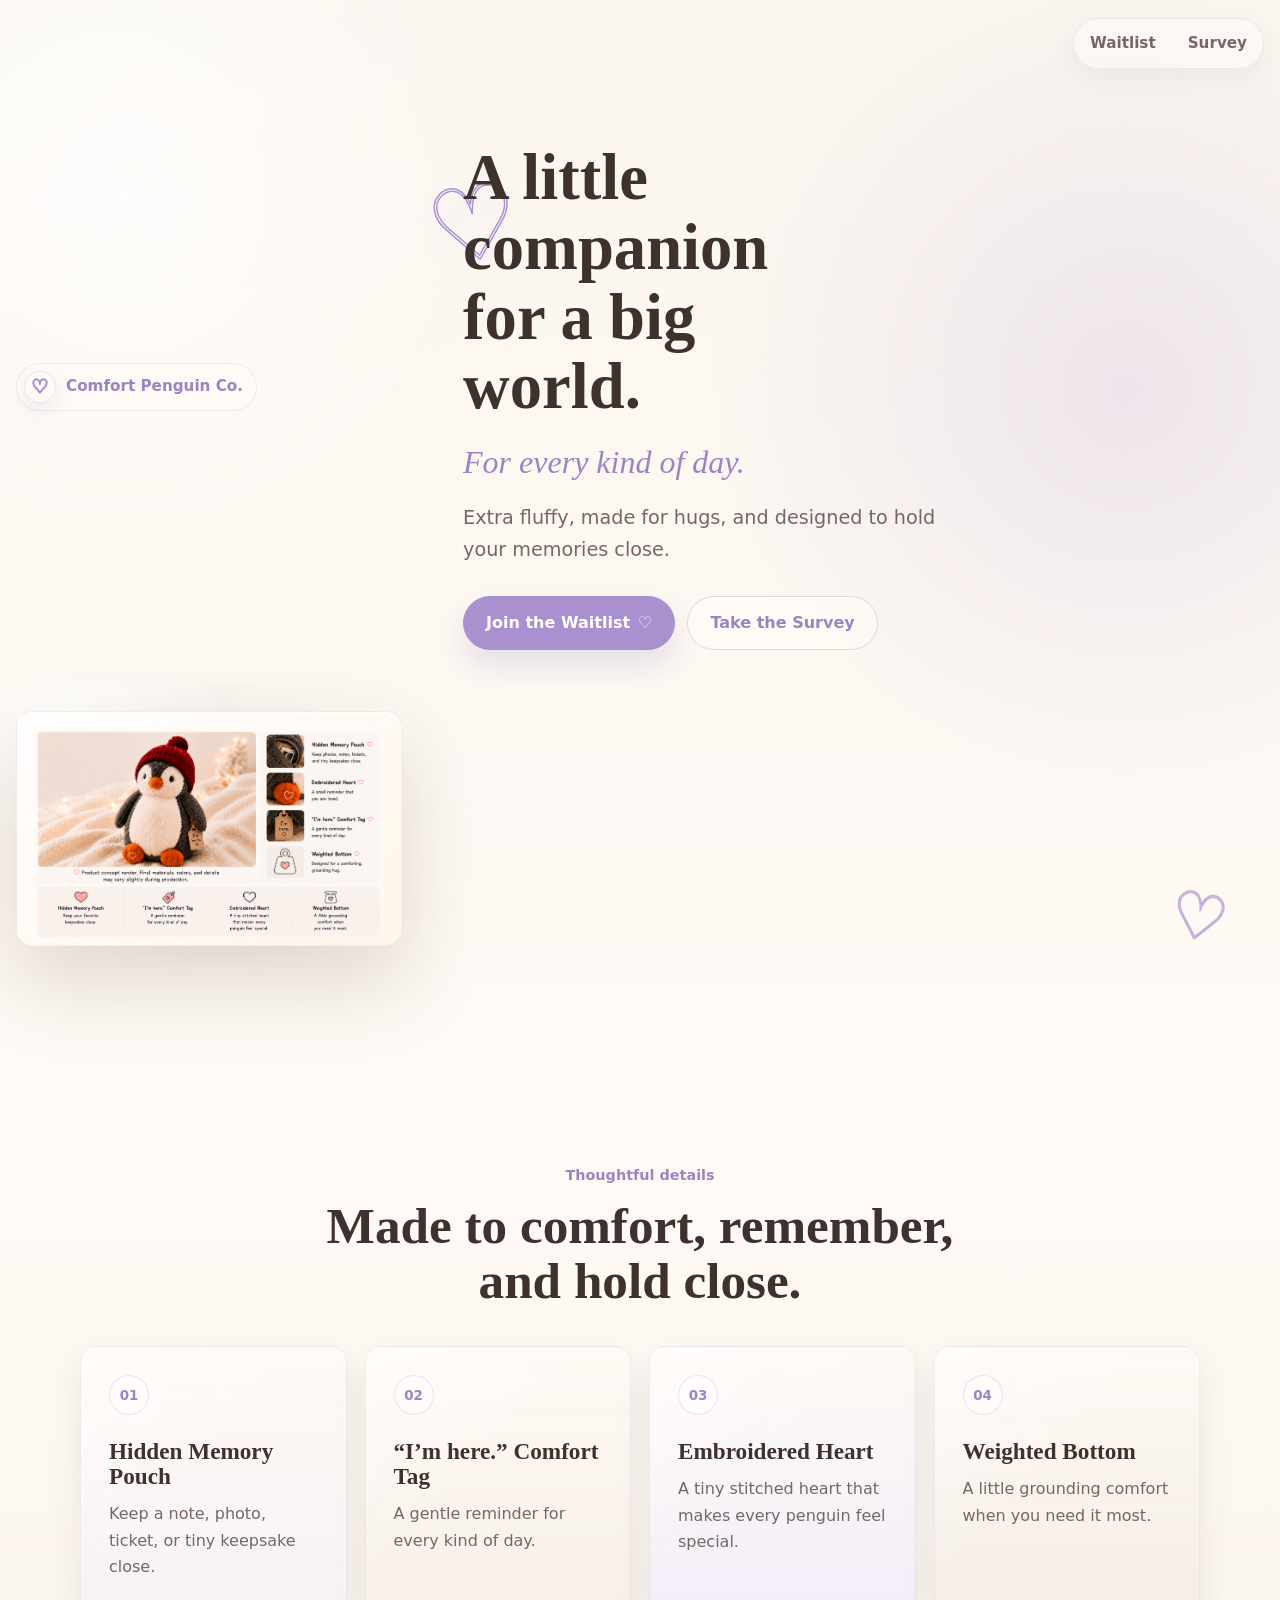
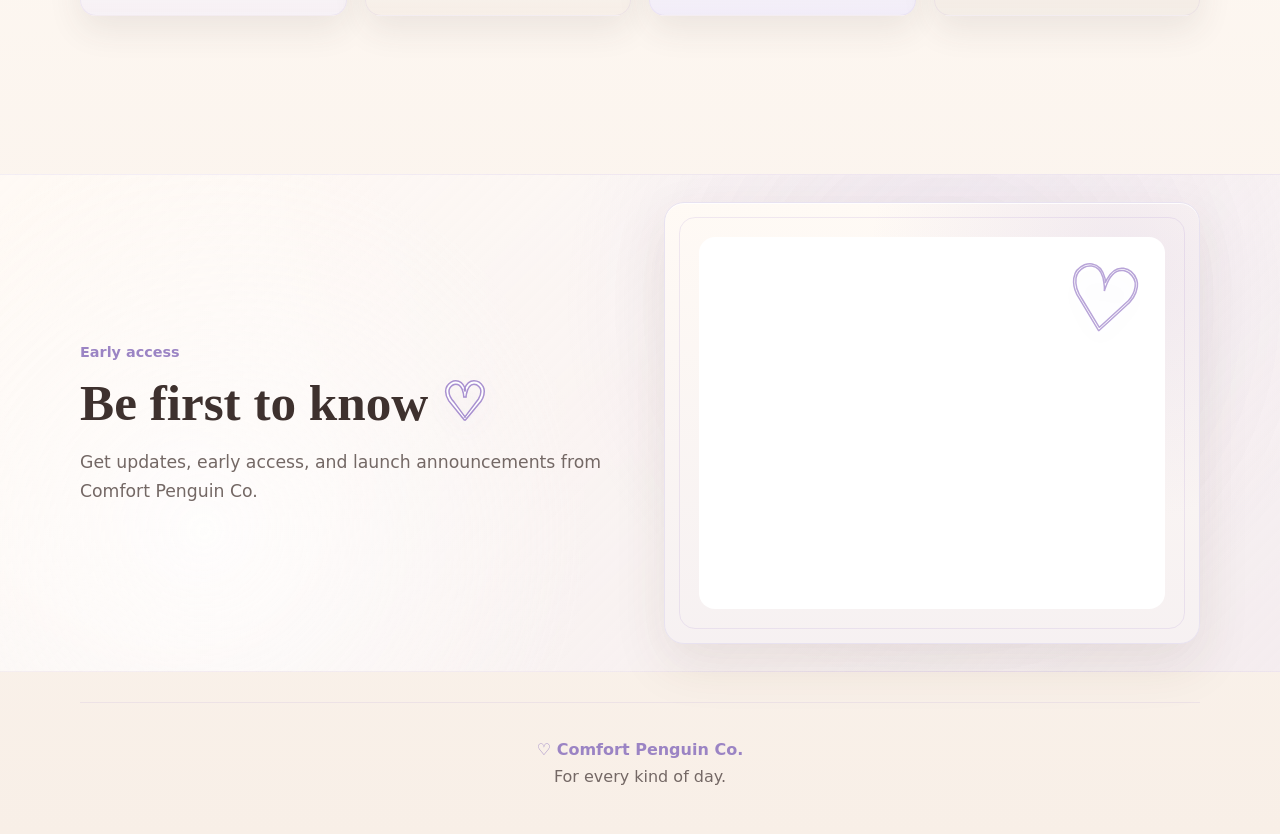
==== index.html @ 60c78c4e "Retrigger Pages for raised badge Refresh the stylesheet version to publish the raised Comfort Pengui" ====
<!doctype html>
<html lang="en">
  <head>
    <meta charset="utf-8">
    <meta name="viewport" content="width=device-width, initial-scale=1">
    <title>Comfort Penguin Co. | For every kind of day.</title>
    <meta
      name="description"
      content="Comfort Penguin Co. makes an extra fluffy penguin companion designed for hugs, keepsakes, and every kind of day."
    >
    <link rel="stylesheet" href="css/styles.css?v=20260705-05">
  </head>
  <body>
    <header class="site-header site-header--nav-only" aria-label="Site header">
      <nav class="header-actions" aria-label="Primary navigation">
        <a class="nav-link" href="#waitlist">Waitlist</a>
        <a class="nav-link" href="survey.html">Survey</a>
      </nav>
    </header>

    <main>
      <section class="hero" aria-labelledby="hero-title">
        <p class="brand-line hero-brand">
          <span class="heart-mark heart-mark--cream" aria-hidden="true">&#9825;</span>
          Comfort Penguin Co.
        </p>

        <div class="hero-copy">
          <h1 id="hero-title">A little companion for a big world.</h1>
          <p class="tagline">For every kind of day.</p>
          <p class="hero-text">
            Extra fluffy, made for hugs, and designed to hold your memories close.
          </p>
          <div class="hero-actions">
            <a class="button button--primary" href="#waitlist">
              Join the Waitlist <span aria-hidden="true">&#9825;</span>
            </a>
            <a class="button button--secondary" href="survey.html">Take the Survey</a>
          </div>
        </div>

        <figure class="product-showcase">
          <div class="product-frame">
            <img
              class="product-image"
              src="assets/images/comfort-penguin.png?v=20260705-02"
              data-fallback="assets/images/comfort-penguin-placeholder.svg"
              alt="Comfort Penguin plush with feature callouts"
            >
          </div>
        </figure>
      </section>

      <section class="features" aria-labelledby="features-title">
        <div class="section-heading">
          <p class="section-kicker">Thoughtful details</p>
          <h2 id="features-title">Made to comfort, remember, and hold close.</h2>
        </div>

        <div class="feature-grid">
          <article class="feature-card">
            <span class="feature-icon" aria-hidden="true">01</span>
            <h3>Hidden Memory Pouch</h3>
            <p>Keep a note, photo, ticket, or tiny keepsake close.</p>
          </article>
          <article class="feature-card">
            <span class="feature-icon" aria-hidden="true">02</span>
            <h3>&ldquo;I&rsquo;m here.&rdquo; Comfort Tag</h3>
            <p>A gentle reminder for every kind of day.</p>
          </article>
          <article class="feature-card">
            <span class="feature-icon" aria-hidden="true">03</span>
            <h3>Embroidered Heart</h3>
            <p>A tiny stitched heart that makes every penguin feel special.</p>
          </article>
          <article class="feature-card">
            <span class="feature-icon" aria-hidden="true">04</span>
            <h3>Weighted Bottom</h3>
            <p>A little grounding comfort when you need it most.</p>
          </article>
        </div>
      </section>

      <section class="waitlist-section" id="waitlist" aria-labelledby="waitlist-title">
        <div class="waitlist-copy">
          <p class="section-kicker">Early access</p>
          <h2 id="waitlist-title">Be first to know <span class="inline-heart" aria-hidden="true">&#9825;</span></h2>
          <p>Get updates, early access, and launch announcements from Comfort Penguin Co.</p>
        </div>

        <div class="embed-card embed-card--waitlist" aria-label="Comfort Penguin Co. waitlist form">
          <div data-formspace="https://overcrowded-plasma-653.forms.space/comfort-penguin-co-waitlist-yiz1vq"></div>
        </div>
      </section>
    </main>

    <footer class="site-footer">
      <p><span aria-hidden="true">&#9825;</span> Comfort Penguin Co.</p>
      <p>For every kind of day.</p>
    </footer>

    <script src="js/confetti.js?v=20260704-22"></script>
    <script src="js/penguins.js?v=20260704-22"></script>
    <script src="js/main.js?v=20260704-22"></script>
    <script src="https://formspace.com/embed.js" defer crossorigin></script>
  </body>
</html>
---- css/styles.css ----
:root {
  --cream: #fbf6ef;
  --cream-deep: #eee3d7;
  --ivory: #fffaf5;
  --lavender: #a991d0;
  --lavender-dark: #9b84c4;
  --lavender-light: #eee8f7;
  --text: #3e312e;
  --muted: #746865;
  --line: #e8e2f0;
  --field-border: #d8d0e3;
  --input-border: #cbb8e6;
  --placeholder: #9a8f9f;
  --paper: var(--ivory);
  --paper-warm: #f8efe8;
  --ink: var(--text);
  --sage: #9a9587;
  --shadow: 0 26px 70px rgba(66, 55, 50, 0.13);
  --soft-shadow: 0 14px 34px rgba(66, 55, 50, 0.09);
  --radius: 16px;
  --max-width: 1120px;
  --hero-width: 1480px;
}

* {
  box-sizing: border-box;
}

html {
  overflow-x: hidden;
  scroll-behavior: smooth;
}

body {
  overflow-x: hidden;
  margin: 0;
  background:
    radial-gradient(circle at 10% 8%, rgba(255, 255, 255, 0.72), transparent 22rem),
    radial-gradient(circle at 88% 16%, rgba(169, 145, 208, 0.18), transparent 26rem),
    linear-gradient(180deg, var(--cream) 0%, var(--ivory) 48%, #f8efe7 100%);
  color: var(--ink);
  font-family: ui-sans-serif, system-ui, -apple-system, BlinkMacSystemFont, "Segoe UI", sans-serif;
  font-size: 16px;
  line-height: 1.65;
}

body::before {
  position: fixed;
  inset: 0;
  z-index: -1;
  background-image:
    linear-gradient(115deg, rgba(255, 255, 255, 0.52), transparent 36%),
    linear-gradient(rgba(169, 145, 208, 0.024) 1px, transparent 1px),
    linear-gradient(90deg, rgba(169, 145, 208, 0.018) 1px, transparent 1px);
  background-size: auto, 56px 56px, 56px 56px;
  content: "";
  mask-image: linear-gradient(to bottom, rgba(0, 0, 0, 0.5), transparent 72%);
  pointer-events: none;
}

a {
  color: inherit;
}

img {
  display: block;
  max-width: 100%;
}

.site-header {
  display: flex;
  align-items: center;
  justify-content: space-between;
  width: min(calc(100% - 32px), var(--hero-width));
  margin: 0 auto;
  padding: 18px 0 10px;
}

.site-header--nav-only {
  justify-content: flex-end;
}

.brand-mark,
.brand-line {
  display: inline-flex;
  align-items: center;
  gap: 10px;
  color: var(--lavender-dark);
  font-weight: 750;
  letter-spacing: 0;
  text-decoration: none;
}

.brand-mark {
  border: 1px solid rgba(169, 145, 208, 0.16);
  border-radius: 999px;
  background: rgba(255, 250, 245, 0.64);
  box-shadow: 0 8px 24px rgba(74, 46, 31, 0.06);
  padding: 7px 12px 7px 7px;
}

.brand-line {
  width: fit-content;
  margin: 0 0 20px;
  border: 1px solid rgba(169, 145, 208, 0.16);
  border-radius: 999px;
  background: rgba(255, 250, 245, 0.72);
  font-size: 0.95rem;
  padding: 7px 13px 7px 7px;
}

.heart-mark {
  display: inline-grid;
  width: 32px;
  height: 32px;
  place-items: center;
  border-radius: 999px;
  border: 1px solid var(--line);
  background: rgba(255, 250, 245, 0.86);
  color: #ffffff;
  font-size: 1.2rem;
  line-height: 1;
  -webkit-text-stroke: 1.5px var(--lavender);
  box-shadow:
    inset 0 0 0 1px rgba(255, 255, 255, 0.74),
    0 8px 18px rgba(155, 132, 196, 0.14);
}

.heart-mark--cream {
  background: rgba(255, 250, 245, 0.9);
  color: #ffffff;
}

.header-actions {
  display: flex;
  border: 1px solid rgba(169, 145, 208, 0.16);
  border-radius: 999px;
  background: rgba(255, 250, 245, 0.68);
  gap: 8px;
  padding: 4px;
  box-shadow: 0 8px 24px rgba(74, 46, 31, 0.06);
}

.nav-link {
  border-radius: 999px;
  color: var(--muted);
  font-size: 0.95rem;
  font-weight: 700;
  padding: 8px 12px;
  text-decoration: none;
}

.nav-link:hover,
.nav-link:focus-visible {
  background: rgba(169, 145, 208, 0.1);
  color: var(--lavender-dark);
}

.hero {
  position: relative;
  display: grid;
  grid-template-columns: minmax(370px, 0.65fr) minmax(600px, 1.35fr);
  align-items: center;
  gap: clamp(34px, 4.8vw, 78px);
  width: min(calc(100% - 32px), var(--hero-width));
  min-height: calc(100vh - 82px);
  margin: 0 auto;
  padding: clamp(36px, 5vw, 66px) 0 clamp(58px, 7vw, 92px);
}

.hero::before,
.hero::after,
.waitlist-section::after {
  position: absolute;
  color: rgba(255, 255, 255, 0.88);
  content: "\2661";
  font-family: Georgia, "Times New Roman", serif;
  line-height: 1;
  pointer-events: none;
  -webkit-text-stroke: 1.5px var(--lavender);
  text-shadow: 0 12px 32px rgba(155, 132, 196, 0.14);
}

.hero::before {
  top: 10%;
  left: 33%;
  font-size: clamp(4rem, 8vw, 8.25rem);
  transform: rotate(-10deg);
}

.hero::after {
  right: 3%;
  bottom: 9%;
  font-size: clamp(2.4rem, 5vw, 5rem);
  opacity: 0.7;
  transform: rotate(12deg);
}

.hero-copy {
  position: relative;
  z-index: 1;
  max-width: 560px;
}

h1,
h2,
h3,
legend {
  color: var(--ink);
  font-family: Georgia, "Times New Roman", serif;
  font-weight: 700;
  letter-spacing: 0;
  line-height: 1.08;
}

h1 {
  max-width: 12ch;
  margin: 0;
  font-size: clamp(3.05rem, 5.05vw, 4.85rem);
}

.tagline {
  margin: 20px 0 0;
  color: var(--lavender-dark);
  font-family: Georgia, "Times New Roman", serif;
  font-size: clamp(1.45rem, 2.5vw, 2rem);
  font-style: italic;
  line-height: 1.25;
}

.hero-text {
  max-width: 31rem;
  margin: 20px 0 0;
  color: var(--muted);
  font-size: clamp(1.07rem, 1.6vw, 1.2rem);
}

.hero-actions,
.survey-actions {
  display: flex;
  flex-wrap: wrap;
  gap: 12px;
  margin-top: 30px;
}

.button {
  display: inline-flex;
  align-items: center;
  justify-content: center;
  min-height: 50px;
  border: 1px solid transparent;
  border-radius: 999px;
  cursor: pointer;
  font: inherit;
  font-weight: 800;
  gap: 8px;
  padding: 13px 22px;
  text-align: center;
  text-decoration: none;
  transition:
    transform 160ms ease,
    box-shadow 160ms ease,
    background-color 160ms ease,
    border-color 160ms ease;
}

.button:hover,
.button:focus-visible {
  transform: translateY(-1px);
}

.button--primary {
  border-color: var(--lavender);
  background: var(--lavender);
  box-shadow: 0 16px 30px rgba(155, 132, 196, 0.22);
  color: #ffffff;
}

.button--primary:hover,
.button--primary:focus-visible {
  border-color: var(--lavender-dark);
  background: var(--lavender-dark);
  box-shadow: 0 18px 30px rgba(155, 132, 196, 0.25);
}

.button--secondary {
  border-color: rgba(169, 145, 208, 0.34);
  background: rgba(255, 250, 245, 0.8);
  color: var(--lavender-dark);
}

.button--secondary:hover,
.button--secondary:focus-visible {
  border-color: rgba(169, 145, 208, 0.52);
  background: var(--paper);
}

.product-showcase {
  position: relative;
  margin: 0;
}

.product-showcase::before {
  position: absolute;
  inset: -28px -18px -18px;
  z-index: -1;
  border-radius: var(--radius);
  background:
    radial-gradient(circle at 52% 52%, rgba(169, 145, 208, 0.15), transparent 62%),
    radial-gradient(circle at 18% 10%, rgba(255, 255, 255, 0.72), transparent 38%);
  content: "";
  filter: blur(4px);
}

.product-frame {
  display: grid;
  aspect-ratio: 1714 / 1044;
  min-height: 0;
  place-items: center;
  border: 1px solid rgba(169, 145, 208, 0.14);
  border-radius: var(--radius);
  background:
    linear-gradient(145deg, rgba(255, 255, 255, 0.86), rgba(255, 244, 230, 0.78)),
    var(--paper);
  box-shadow:
    0 34px 84px rgba(74, 46, 31, 0.17),
    0 2px 0 rgba(255, 255, 255, 0.82) inset;
  overflow: hidden;
  padding: clamp(8px, 1.5vw, 18px);
}

.product-image {
  width: 100%;
  max-height: 100%;
  object-fit: contain;
}

.product-showcase figcaption {
  max-width: 36rem;
  margin: 18px auto 0;
  color: var(--muted);
  font-size: 0.95rem;
  text-align: center;
}

.features,
.waitlist-section,
.survey-main {
  width: min(calc(100% - 32px), var(--max-width));
  margin: 0 auto;
}

.features {
  position: relative;
  padding: clamp(78px, 10vw, 136px) 0;
}

.section-heading {
  max-width: 680px;
  margin: 0 auto 38px;
  text-align: center;
}

.section-kicker {
  margin: 0 0 10px;
  color: var(--lavender-dark);
  font-size: 0.9rem;
  font-weight: 850;
  letter-spacing: 0;
}

h2 {
  margin: 0;
  font-size: clamp(2rem, 4vw, 3.35rem);
}

.inline-heart {
  color: #ffffff;
  -webkit-text-stroke: 1.5px var(--lavender);
  text-shadow:
    0 1px 0 rgba(155, 132, 196, 0.24),
    0 10px 22px rgba(155, 132, 196, 0.12);
}

.feature-grid {
  display: grid;
  grid-template-columns: repeat(4, minmax(0, 1fr));
  gap: 18px;
}

.feature-card {
  position: relative;
  min-height: 270px;
  border: 1px solid rgba(169, 145, 208, 0.13);
  border-radius: var(--radius);
  background:
    linear-gradient(180deg, rgba(255, 250, 245, 0.96), rgba(238, 232, 247, 0.48)),
    rgba(255, 250, 245, 0.86);
  box-shadow: var(--soft-shadow);
  overflow: hidden;
  padding: 28px;
}

.feature-card::before {
  position: absolute;
  inset: 0;
  background: linear-gradient(135deg, rgba(255, 255, 255, 0.5), transparent 44%);
  content: "";
  pointer-events: none;
}

.feature-card:nth-child(2) {
  background:
    linear-gradient(180deg, rgba(255, 250, 245, 0.96), rgba(244, 236, 228, 0.74)),
    rgba(255, 250, 245, 0.9);
}

.feature-card:nth-child(3) {
  background:
    linear-gradient(180deg, rgba(255, 250, 245, 0.96), rgba(238, 232, 247, 0.6)),
    rgba(248, 245, 252, 0.84);
}

.feature-card:nth-child(4) {
  background:
    linear-gradient(180deg, rgba(255, 250, 245, 0.96), rgba(240, 232, 224, 0.72)),
    rgba(255, 250, 245, 0.88);
}

.feature-icon {
  display: inline-grid;
  position: relative;
  width: 40px;
  height: 40px;
  place-items: center;
  border-radius: 999px;
  border: 1px solid rgba(169, 145, 208, 0.24);
  background: rgba(255, 255, 255, 0.5);
  color: var(--lavender-dark);
  font-size: 0.84rem;
  font-weight: 900;
  line-height: 1;
}

.feature-card h3 {
  position: relative;
  margin: 24px 0 12px;
  font-size: 1.45rem;
}

.feature-card p {
  position: relative;
  margin: 0;
  color: var(--muted);
}

.waitlist-section {
  position: relative;
  display: grid;
  grid-template-columns: minmax(0, 1fr) minmax(340px, 536px);
  gap: clamp(28px, 5vw, 62px);
  align-items: center;
  border-top: 0;
  min-height: clamp(440px, 45vw, 540px);
  padding: clamp(38px, 5vw, 58px) 0;
}

.waitlist-section::before {
  position: absolute;
  top: clamp(16px, 3vw, 30px);
  bottom: clamp(16px, 3vw, 30px);
  left: 50%;
  z-index: -1;
  width: 100vw;
  border-top: 1px solid rgba(169, 145, 208, 0.12);
  border-bottom: 1px solid rgba(169, 145, 208, 0.12);
  background:
    radial-gradient(circle at 74% 26%, rgba(169, 145, 208, 0.16), transparent 24rem),
    radial-gradient(circle at 16% 72%, rgba(255, 255, 255, 0.76), transparent 24rem),
    linear-gradient(135deg, rgba(255, 250, 245, 0.9), rgba(238, 232, 247, 0.44));
  content: "";
  transform: translateX(-50%);
}

.waitlist-section::after {
  top: 20%;
  right: 5%;
  font-size: clamp(3.3rem, 7vw, 6.8rem);
  opacity: 0.82;
  transform: rotate(8deg);
}

.waitlist-copy p:last-child,
.survey-intro p {
  max-width: 36rem;
  margin: 18px 0 0;
  color: var(--muted);
  font-size: 1.08rem;
}

.embed-card {
  position: relative;
  min-width: 0;
  border: 1px solid var(--line);
  border-radius: 20px;
  background:
    radial-gradient(circle at 86% 14%, rgba(169, 145, 208, 0.16), transparent 16rem),
    linear-gradient(180deg, rgba(255, 250, 245, 0.98), rgba(238, 232, 247, 0.36)),
    var(--cream);
  box-shadow:
    0 20px 52px rgba(74, 46, 31, 0.1),
    0 1px 0 rgba(255, 255, 255, 0.88) inset;
  overflow: hidden;
}

.embed-card::before {
  position: absolute;
  inset: 14px;
  border: 1px solid rgba(169, 145, 208, 0.18);
  border-radius: 16px;
  content: "";
  pointer-events: none;
}

.embed-card--waitlist {
  width: min(100%, 536px);
  justify-self: center;
  padding: clamp(24px, 3.4vw, 34px);
}

.embed-card--survey {
  width: min(100%, 780px);
  margin: 32px auto 0;
  border: 2px solid var(--field-border);
  border-radius: 20px;
  background:
    radial-gradient(circle at 92% 8%, rgba(238, 232, 247, 0.7), transparent 14rem),
    #ffffff;
  box-shadow:
    0 8px 20px rgba(62, 49, 46, 0.07),
    0 20px 52px rgba(74, 46, 31, 0.08);
  padding: clamp(20px, 3vw, 30px);
}

.embed-card [data-formspace],
.embed-card iframe {
  display: block;
  width: 100%;
  max-width: 100%;
  border: 0;
  border-radius: 16px;
  background: #ffffff;
}

.embed-card--waitlist [data-formspace],
.embed-card--waitlist iframe {
  min-height: 372px;
}

.embed-card--survey [data-formspace],
.embed-card--survey iframe {
  min-height: 1040px;
}

.site-footer {
  width: min(calc(100% - 32px), var(--max-width));
  margin: 0 auto;
  border-top: 1px solid rgba(169, 145, 208, 0.14);
  color: var(--muted);
  padding: 34px 0 44px;
  text-align: center;
}

.site-footer p {
  margin: 0;
}

.site-footer p:first-child {
  color: var(--lavender-dark);
  font-weight: 850;
}

.survey-main {
  max-width: 780px;
  padding: clamp(48px, 7vw, 82px) 0 clamp(32px, 5vw, 58px);
}

.thank-you-page-main {
  display: grid;
  justify-items: center;
  width: min(calc(100% - 32px), 760px);
  min-height: min(680px, calc(100vh - 220px));
  margin: 0 auto;
  padding: clamp(64px, 10vw, 118px) 0;
  text-align: center;
}

.thank-you-page-main h1 {
  max-width: 12ch;
  font-size: clamp(2.6rem, 7vw, 5rem);
}

.thank-you-page-main p:not(.brand-line) {
  max-width: 32rem;
  margin: 18px 0 0;
  color: var(--muted);
  font-size: 1.1rem;
}

.thank-you-page-main .button {
  margin-top: 28px;
}

.survey-intro {
  margin-bottom: 42px;
}

.survey-intro h1 {
  max-width: 12ch;
  font-size: clamp(2.7rem, 7vw, 5.45rem);
}

body.thank-you-open {
  overflow: hidden;
}

.thank-you-screen[hidden] {
  display: none;
}

.thank-you-screen {
  position: fixed;
  inset: 0;
  z-index: 100000;
  display: grid;
  place-items: center;
  padding: 24px;
  background:
    radial-gradient(circle at 48% 42%, rgba(255, 255, 255, 0.8), transparent 25rem),
    radial-gradient(circle at 12% 12%, rgba(238, 232, 247, 0.56), transparent 22rem),
    linear-gradient(180deg, rgba(251, 246, 239, 0.94), rgba(255, 250, 245, 0.9));
  backdrop-filter: blur(12px);
  isolation: isolate;
  overflow: hidden;
}

.thank-you-panel {
  position: relative;
  z-index: 3;
  width: min(100%, 610px);
  min-height: 360px;
  display: grid;
  place-items: center;
  border: 1px solid rgba(169, 145, 208, 0.2);
  border-radius: 28px;
  background:
    radial-gradient(circle at 14% 12%, rgba(255, 255, 255, 0.9), transparent 14rem),
    radial-gradient(circle at 88% 10%, rgba(238, 232, 247, 0.78), transparent 13rem),
    linear-gradient(180deg, rgba(255, 250, 245, 0.88), rgba(251, 246, 239, 0.78));
  box-shadow:
    0 34px 92px rgba(62, 49, 46, 0.16),
    0 1px 0 rgba(255, 255, 255, 0.9) inset;
  overflow: hidden;
  padding: clamp(34px, 6vw, 64px);
  text-align: center;
}

.thank-you-panel::before {
  position: absolute;
  inset: 16px;
  border: 1px solid rgba(169, 145, 208, 0.18);
  border-radius: 18px;
  content: "";
  pointer-events: none;
}

.thank-you-animation {
  position: fixed;
  inset: 0;
  z-index: 1;
  overflow: hidden;
  pointer-events: none;
}

.thank-you-parade {
  position: fixed;
  right: 0;
  bottom: clamp(10px, 3vh, 26px);
  left: 0;
  z-index: 2;
  height: 120px;
  overflow: visible;
  pointer-events: none;
}

.thank-you-content {
  position: relative;
  z-index: 1;
  display: grid;
  justify-items: center;
  opacity: 0;
  transform: translate3d(0, 16px, 0);
  transition:
    opacity 900ms ease,
    transform 900ms ease;
}

.thank-you-content--visible {
  opacity: 1;
  transform: translate3d(0, 0, 0);
}

.thank-you-mark {
  width: 48px;
  height: 48px;
  margin-bottom: 20px;
  font-size: 1.6rem;
}

.thank-you-content h2 {
  max-width: 11ch;
  margin: 0;
  font-size: clamp(2rem, 6vw, 3.35rem);
}

.thank-you-content p {
  max-width: 25rem;
  margin: 18px 0 0;
  color: var(--muted);
  font-size: 1.05rem;
}

.thank-you-close {
  margin-top: 28px;
}

.thank-you-confetti {
  position: absolute;
  top: -72px;
  left: var(--x);
  opacity: 0;
  transform: translate3d(0, -72px, 0) rotate(0deg) scale(var(--scale));
  transform-origin: center;
  animation: comfort-fall var(--duration) cubic-bezier(0.24, 0.72, 0.26, 1) var(--delay) forwards;
  will-change: transform, opacity;
}

.thank-you-confetti--heart {
  color: #ffffff;
  font-family: Georgia, "Times New Roman", serif;
  font-size: var(--size);
  line-height: 1;
  -webkit-text-stroke: 1.3px var(--lavender);
  text-shadow: 0 8px 18px rgba(155, 132, 196, 0.16);
}

.thank-you-confetti--penguin {
  font-size: var(--size);
  line-height: 1;
  filter: drop-shadow(0 8px 12px rgba(62, 49, 46, 0.12));
}

.thank-you-confetti--piece {
  width: 6px;
  height: 15px;
  border-radius: 4px;
  background: var(--lavender);
  box-shadow: 0 0 0 1px rgba(255, 255, 255, 0.36) inset;
}

.thank-you-confetti--circle {
  width: 10px;
  height: 10px;
  border-radius: 999px;
  background: rgba(251, 246, 239, 0.94);
  box-shadow:
    0 0 0 1px rgba(169, 145, 208, 0.22) inset,
    0 8px 18px rgba(62, 49, 46, 0.06);
}

.thank-you-confetti--piece:nth-child(4n) {
  background: var(--lavender-light);
}

.thank-you-confetti--piece:nth-child(4n + 1) {
  background: #cbb8e6;
}

.waddle-penguin {
  position: absolute;
  bottom: 0;
  left: -82px;
  width: 58px;
  height: 80px;
  animation:
    penguin-cross var(--walk-duration) linear var(--walk-delay) forwards,
    penguin-sway 920ms ease-in-out var(--walk-delay) infinite;
  will-change: transform, left;
}

.waddle-penguin--1 {
  --walk-delay: 180ms;
  --walk-duration: 5200ms;
  bottom: 14px;
}

.waddle-penguin--2 {
  --walk-delay: 440ms;
  --walk-duration: 5700ms;
  bottom: 2px;
  transform: scale(0.9);
}

.waddle-penguin--3 {
  --walk-delay: 820ms;
  --walk-duration: 5900ms;
  bottom: 18px;
  animation:
    penguin-cross-pause var(--walk-duration) linear var(--walk-delay) forwards,
    penguin-sway 1080ms ease-in-out var(--walk-delay) infinite;
}

.waddle-penguin__body {
  position: absolute;
  inset: 7px 7px 4px;
  border-radius: 48% 48% 42% 42%;
  background: #3e312e;
  box-shadow:
    0 10px 18px rgba(62, 49, 46, 0.16),
    inset 0 -5px 0 rgba(0, 0, 0, 0.08);
  animation: penguin-bounce 620ms ease-in-out infinite;
}

.waddle-penguin__face {
  position: absolute;
  top: 10px;
  right: 9px;
  left: 9px;
  height: 28px;
  border-radius: 48% 48% 50% 50%;
  background: #ffffff;
}

.waddle-penguin__face::before,
.waddle-penguin__face::after {
  position: absolute;
  top: 17px;
  width: 5px;
  height: 3px;
  border-radius: 999px;
  background: rgba(169, 145, 208, 0.34);
  content: "";
}

.waddle-penguin__face::before {
  left: 5px;
}

.waddle-penguin__face::after {
  right: 5px;
}

.waddle-penguin__belly {
  position: absolute;
  right: 11px;
  bottom: 8px;
  left: 11px;
  height: 34px;
  border-radius: 50% 50% 45% 45%;
  background: #fbf6ef;
}

.waddle-penguin__eye {
  position: absolute;
  top: 9px;
  width: 4px;
  height: 5px;
  border-radius: 999px;
  background: #3e312e;
  animation: penguin-blink 5200ms ease-in-out infinite;
}

.waddle-penguin__eye--left {
  left: 8px;
}

.waddle-penguin__eye--right {
  right: 8px;
}

.waddle-penguin--2 .waddle-penguin__eye {
  animation-delay: 700ms;
}

.waddle-penguin--3 .waddle-penguin__eye {
  animation-delay: 1280ms;
}

.waddle-penguin__beak {
  position: absolute;
  top: 15px;
  left: 50%;
  width: 9px;
  height: 7px;
  border-radius: 60% 60% 70% 70%;
  background: #d88b43;
  transform: translateX(-50%);
}

.waddle-penguin__scarf {
  position: absolute;
  top: 33px;
  left: 15px;
  width: 28px;
  height: 5px;
  border-radius: 999px;
  background: var(--lavender);
  box-shadow: 0 1px 0 rgba(255, 255, 255, 0.34) inset;
  transform: rotate(-2deg);
  z-index: 1;
}

.waddle-penguin__scarf::after {
  position: absolute;
  top: 3px;
  right: 4px;
  width: 5px;
  height: 12px;
  border-radius: 999px;
  background: var(--lavender-dark);
  content: "";
  transform: rotate(-12deg);
}

.waddle-penguin__wing {
  position: absolute;
  top: 30px;
  width: 10px;
  height: 26px;
  border-radius: 999px;
  background: #342c2a;
  transform-origin: top center;
  animation: penguin-flap 1800ms ease-in-out infinite;
}

.waddle-penguin__wing--left {
  left: -5px;
  transform: rotate(18deg);
}

.waddle-penguin__wing--right {
  right: -5px;
  transform: rotate(-18deg);
  animation-delay: 260ms;
}

.waddle-penguin--1 .waddle-penguin__wing--right {
  animation-name: penguin-wave;
  animation-duration: 5600ms;
}

.waddle-penguin--2 .waddle-penguin__wing {
  animation-delay: 520ms;
}

.waddle-penguin--3 .waddle-penguin__wing {
  animation-delay: 900ms;
}

.waddle-penguin__foot {
  position: absolute;
  bottom: -3px;
  width: 14px;
  height: 7px;
  border-radius: 999px;
  background: #d88b43;
}

.waddle-penguin__foot--left {
  left: 11px;
  transform: rotate(-5deg);
}

.waddle-penguin__foot--right {
  right: 11px;
  transform: rotate(5deg);
}

@keyframes comfort-fall {
  0% {
    opacity: 0;
    transform: translate3d(0, -72px, 0) rotate(0deg) scale(var(--scale));
  }

  10% {
    opacity: 0.9;
  }

  72% {
    opacity: 0.82;
  }

  100% {
    opacity: 0;
    transform: translate3d(var(--drift), var(--fall), 0) rotate(var(--spin)) scale(var(--scale));
  }
}

@keyframes penguin-cross {
  0% {
    left: -82px;
  }

  78% {
    left: calc(100vw - 42px);
  }

  100% {
    left: calc(100vw + 88px);
  }
}

@keyframes penguin-cross-pause {
  0% {
    left: -90px;
  }

  32% {
    left: 23vw;
  }

  44% {
    left: 23vw;
  }

  82% {
    left: calc(100vw - 54px);
  }

  100% {
    left: calc(100vw + 92px);
  }
}

@keyframes penguin-sway {
  0%,
  100% {
    margin-left: 0;
    transform: rotate(-3deg);
  }

  50% {
    margin-left: 3px;
    transform: rotate(4deg);
  }
}

@keyframes penguin-bounce {
  0%,
  100% {
    transform: translateY(0);
  }

  50% {
    transform: translateY(-5px);
  }
}

@keyframes penguin-flap {
  0%,
  72%,
  100% {
    transform: rotate(18deg);
  }

  82% {
    transform: rotate(44deg);
  }
}

@keyframes penguin-wave {
  0%,
  72% {
    transform: rotate(-18deg);
  }

  80%,
  90% {
    transform: rotate(-62deg);
  }

  85%,
  95% {
    transform: rotate(-34deg);
  }

  100% {
    transform: rotate(-18deg);
  }
}

@keyframes penguin-blink {
  0%,
  36%,
  40%,
  82%,
  86%,
  100% {
    transform: scaleY(1);
  }

  38%,
  84% {
    transform: scaleY(0.16);
  }
}

@media (prefers-reduced-motion: reduce) {
  .thank-you-confetti {
    opacity: 0.72;
    animation: none;
    transform: translate3d(0, 18vh, 0) rotate(var(--spin)) scale(var(--scale));
  }

  .thank-you-content {
    opacity: 1;
    transform: none;
    transition: none;
  }

  .waddle-penguin,
  .waddle-penguin__body,
  .waddle-penguin__wing,
  .waddle-penguin__eye {
    animation: none;
  }

  .waddle-penguin {
    left: 16px;
  }
}

@media (max-width: 900px) {
  .hero,
  .waitlist-section {
    grid-template-columns: 1fr;
  }

  .hero {
    min-height: 0;
  }

  h1 {
    max-width: 12ch;
  }

  .product-frame {
    min-height: auto;
  }

  .feature-grid {
    grid-template-columns: repeat(2, minmax(0, 1fr));
  }

  .waitlist-section {
    min-height: 0;
  }

  .embed-card--waitlist {
    justify-self: stretch;
    width: 100%;
    max-width: 536px;
    margin: 0 auto;
  }
}

@media (max-width: 640px) {
  .site-header {
    align-items: flex-start;
    gap: 14px;
    padding-top: 16px;
  }

  .site-header--nav-only {
    align-items: center;
  }

  .brand-mark {
    max-width: 180px;
    line-height: 1.2;
  }

  .header-actions {
    flex: 0 0 auto;
  }

  .nav-link {
    padding: 7px 8px;
  }

  .hero {
    padding-top: 34px;
  }

  .hero::before {
    display: none;
  }

  .waitlist-section::after {
    display: none;
  }

  h1,
  .survey-intro h1 {
    font-size: clamp(2.65rem, 15vw, 4.6rem);
  }

  .hero-actions {
    align-items: stretch;
    flex-direction: column;
  }

  .button {
    width: 100%;
  }

  .product-frame {
    padding: 10px;
  }

  .feature-grid {
    grid-template-columns: 1fr;
  }

  .feature-card {
    min-height: 0;
  }

  .embed-card {
    padding: 16px;
  }

  .embed-card--waitlist [data-formspace],
  .embed-card--waitlist iframe {
    min-height: 380px;
  }

  .embed-card--survey [data-formspace],
  .embed-card--survey iframe {
    min-height: 1100px;
  }
}

[data-formspace] button,
[data-formspace] button[type="submit"],
[data-formspace] input[type="submit"],
[data-formspace] .button,
[data-formspace] [role="button"] {
  background: #A991D0 !important;
  background-color: #A991D0 !important;
  border-color: #A991D0 !important;
  color: #FFFFFF !important;
  box-shadow: none !important;
}

[data-formspace] button:hover,
[data-formspace] button[type="submit"]:hover,
[data-formspace] input[type="submit"]:hover,
[data-formspace] .button:hover,
[data-formspace] [role="button"]:hover {
  background: #9B84C4 !important;
  background-color: #9B84C4 !important;
  border-color: #9B84C4 !important;
}

[data-formspace] input[type="radio"],
[data-formspace] input[type="checkbox"] {
  accent-color: #A991D0 !important;
}

[data-formspace] input[type="radio"]:checked,
[data-formspace] input[type="checkbox"]:checked {
  accent-color: #A991D0 !important;
  background-color: #A991D0 !important;
  border-color: #A991D0 !important;
}

[data-formspace] * {
  --primary: #A991D0 !important;
  --primary-color: #A991D0 !important;
  --accent: #A991D0 !important;
  --accent-color: #A991D0 !important;
  --blue: #A991D0 !important;
}
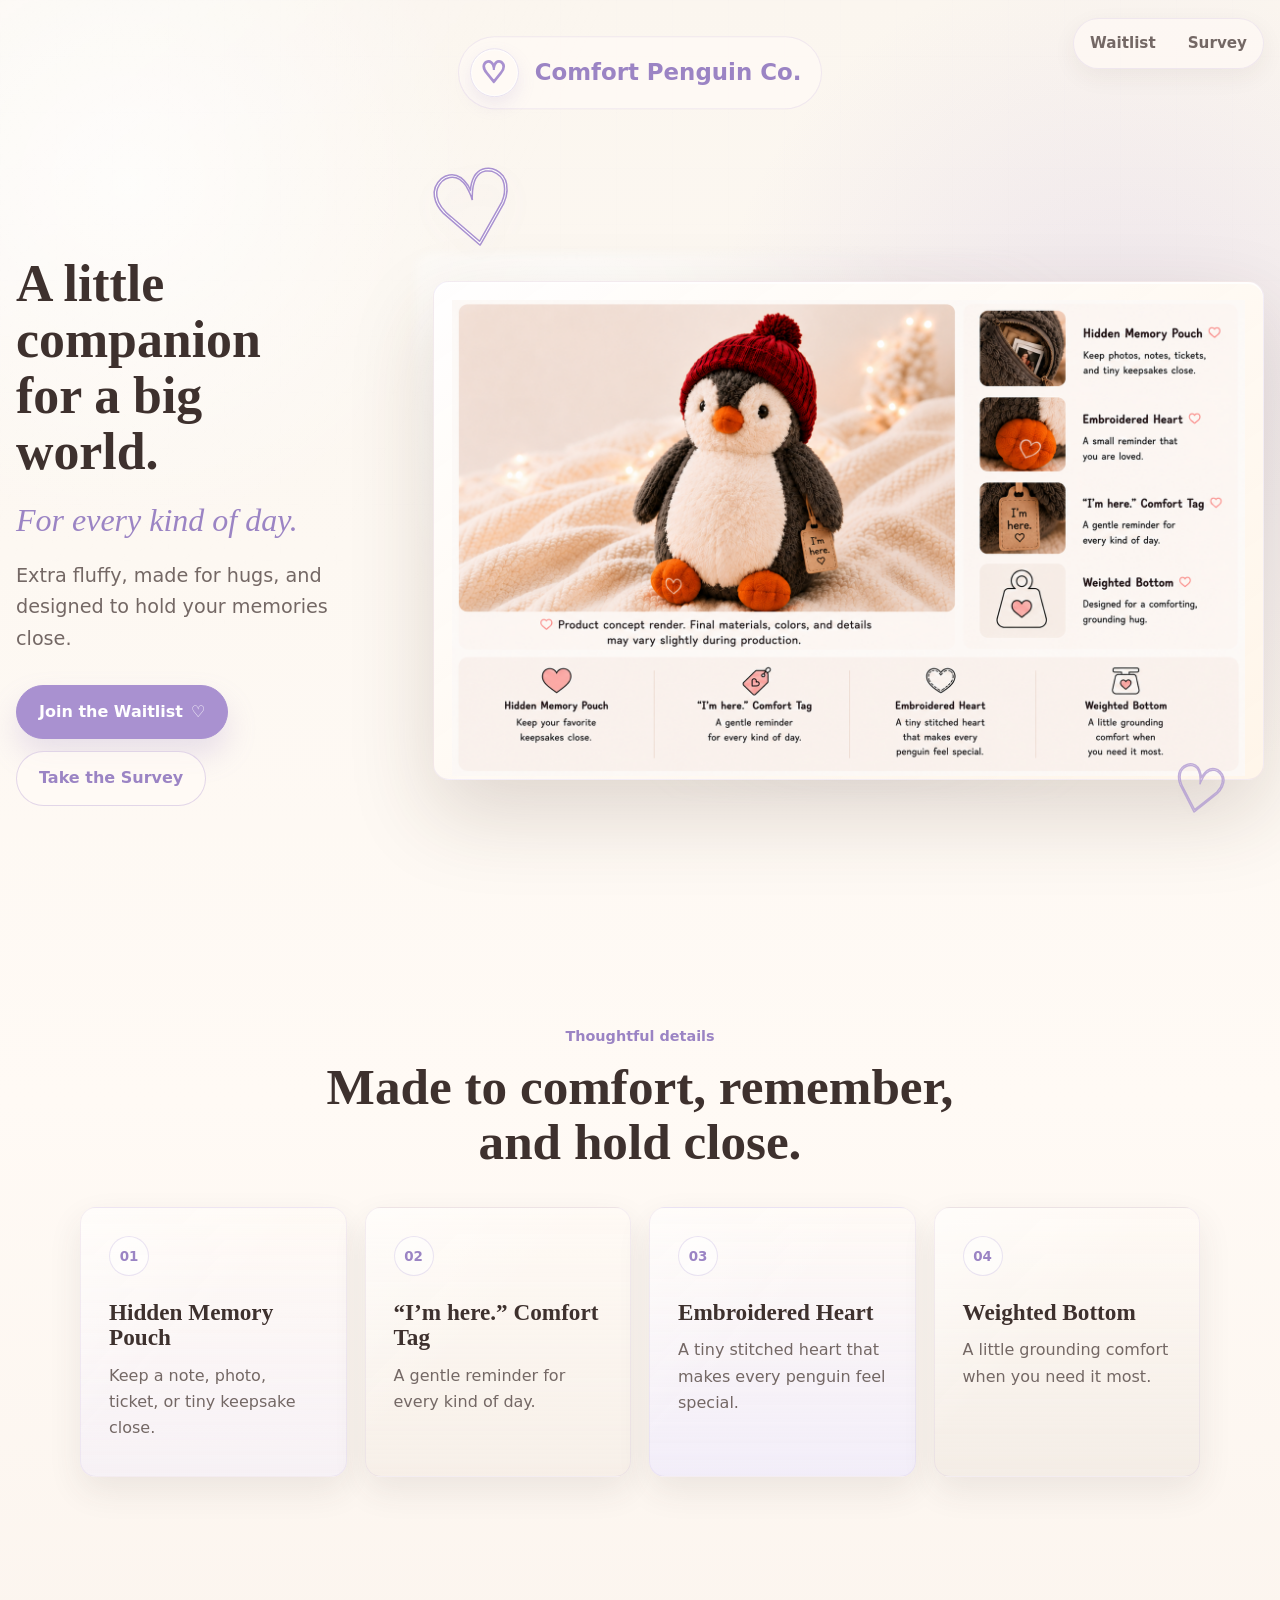
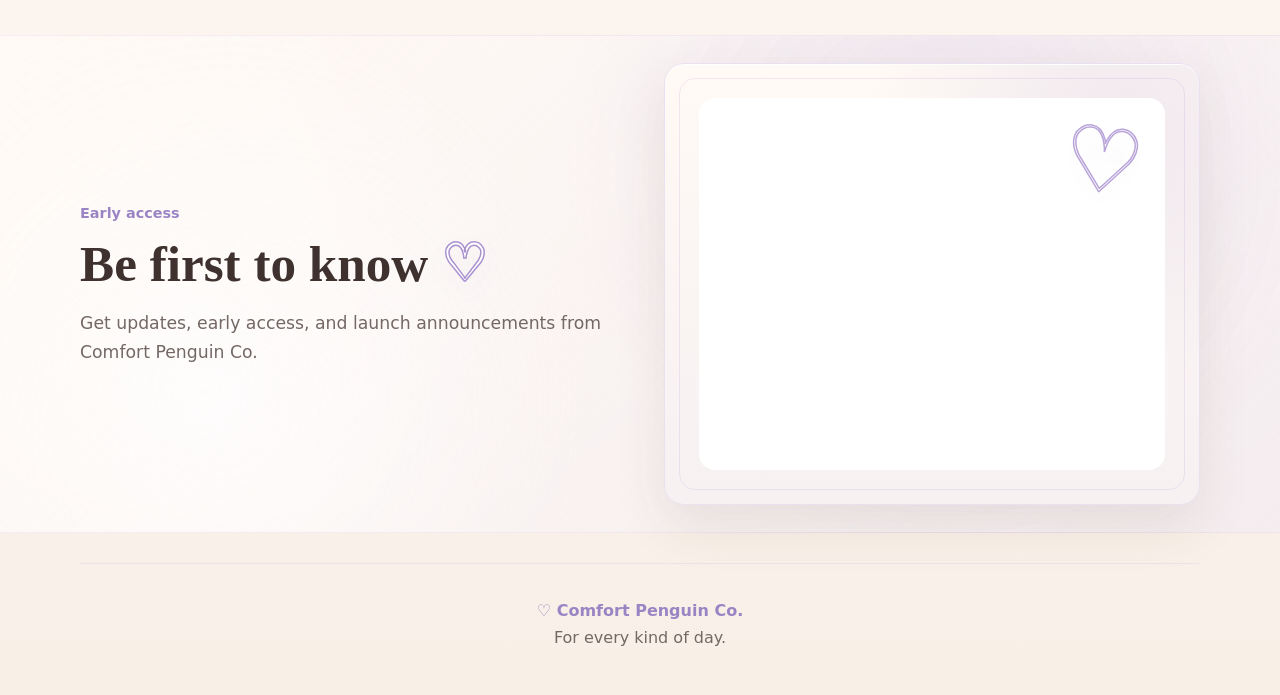
==== commit 35986b1b: "Refresh smaller badge stylesheet version Update the homepage stylesheet version so the smaller Comfo" ====
--- a/index.html
+++ b/index.html
@@ -10,7 +10,7 @@
       name="description"
       content="Comfort Penguin Co. makes an extra fluffy penguin companion designed for hugs, keepsakes, and every kind of day."
     >
-    <link rel="stylesheet" href="css/styles.css?v=20260705-05">
+    <link rel="stylesheet" href="css/styles.css?v=20260705-06">
   </head>
   <body>
     <header class="site-header site-header--nav-only" aria-label="Site header">
--- a/css/styles.css
+++ b/css/styles.css
@@ -1,3 +1,5 @@
+
+
 :root {
   --cream: #fbf6ef;
   --cream-deep: #eee3d7;
@@ -19,7 +21,7 @@
   --soft-shadow: 0 14px 34px rgba(66, 55, 50, 0.09);
   --radius: 16px;
   --max-width: 1120px;
-  --hero-width: 1480px;
+  --hero-width: 1560px;
 }
 
 * {
@@ -159,9 +161,10 @@
 .hero {
   position: relative;
   display: grid;
-  grid-template-columns: minmax(370px, 0.65fr) minmax(600px, 1.35fr);
+  grid-template-columns: minmax(320px, 0.6fr) minmax(0, 1.4fr);
   align-items: center;
-  gap: clamp(34px, 4.8vw, 78px);
+  column-gap: clamp(34px, 4.8vw, 78px);
+  row-gap: clamp(18px, 3vw, 34px);
   width: min(calc(100% - 32px), var(--hero-width));
   min-height: calc(100vh - 82px);
   margin: 0 auto;
@@ -200,6 +203,24 @@
   position: relative;
   z-index: 1;
   max-width: 560px;
+}
+
+.hero-brand {
+  grid-column: 1 / -1;
+  justify-self: center;
+  gap: 16px;
+  margin: 0;
+  font-size: 1.43rem;
+  padding: 11px 20px 11px 11px;
+  text-align: center;
+  transform: translateY(clamp(-146px, -8.5vw, -108px));
+}
+
+.hero-brand .heart-mark {
+  width: 49px;
+  height: 49px;
+  font-size: 1.82rem;
+  -webkit-text-stroke-width: 2px;
 }
 
 h1,
@@ -217,6 +238,10 @@
   max-width: 12ch;
   margin: 0;
   font-size: clamp(3.05rem, 5.05vw, 4.85rem);
+}
+
+.hero h1 {
+  font-size: clamp(2.55rem, 4.05vw, 4.05rem);
 }
 
 .tagline {
@@ -314,7 +339,7 @@
 
 .product-frame {
   display: grid;
-  aspect-ratio: 1714 / 1044;
+  aspect-ratio: 1618 / 972;
   min-height: 0;
   place-items: center;
   border: 1px solid rgba(169, 145, 208, 0.14);
@@ -333,14 +358,6 @@
   width: 100%;
   max-height: 100%;
   object-fit: contain;
-}
-
-.product-showcase figcaption {
-  max-width: 36rem;
-  margin: 18px auto 0;
-  color: var(--muted);
-  font-size: 0.95rem;
-  text-align: center;
 }
 
 .features,
@@ -1202,6 +1219,19 @@
     padding-top: 34px;
   }
 
+  .hero-brand {
+    gap: 12px;
+    font-size: 1.2rem;
+    padding: 9px 16px 9px 9px;
+    transform: translateY(-52px);
+  }
+
+  .hero-brand .heart-mark {
+    width: 41px;
+    height: 41px;
+    font-size: 1.55rem;
+  }
+
   .hero::before {
     display: none;
   }
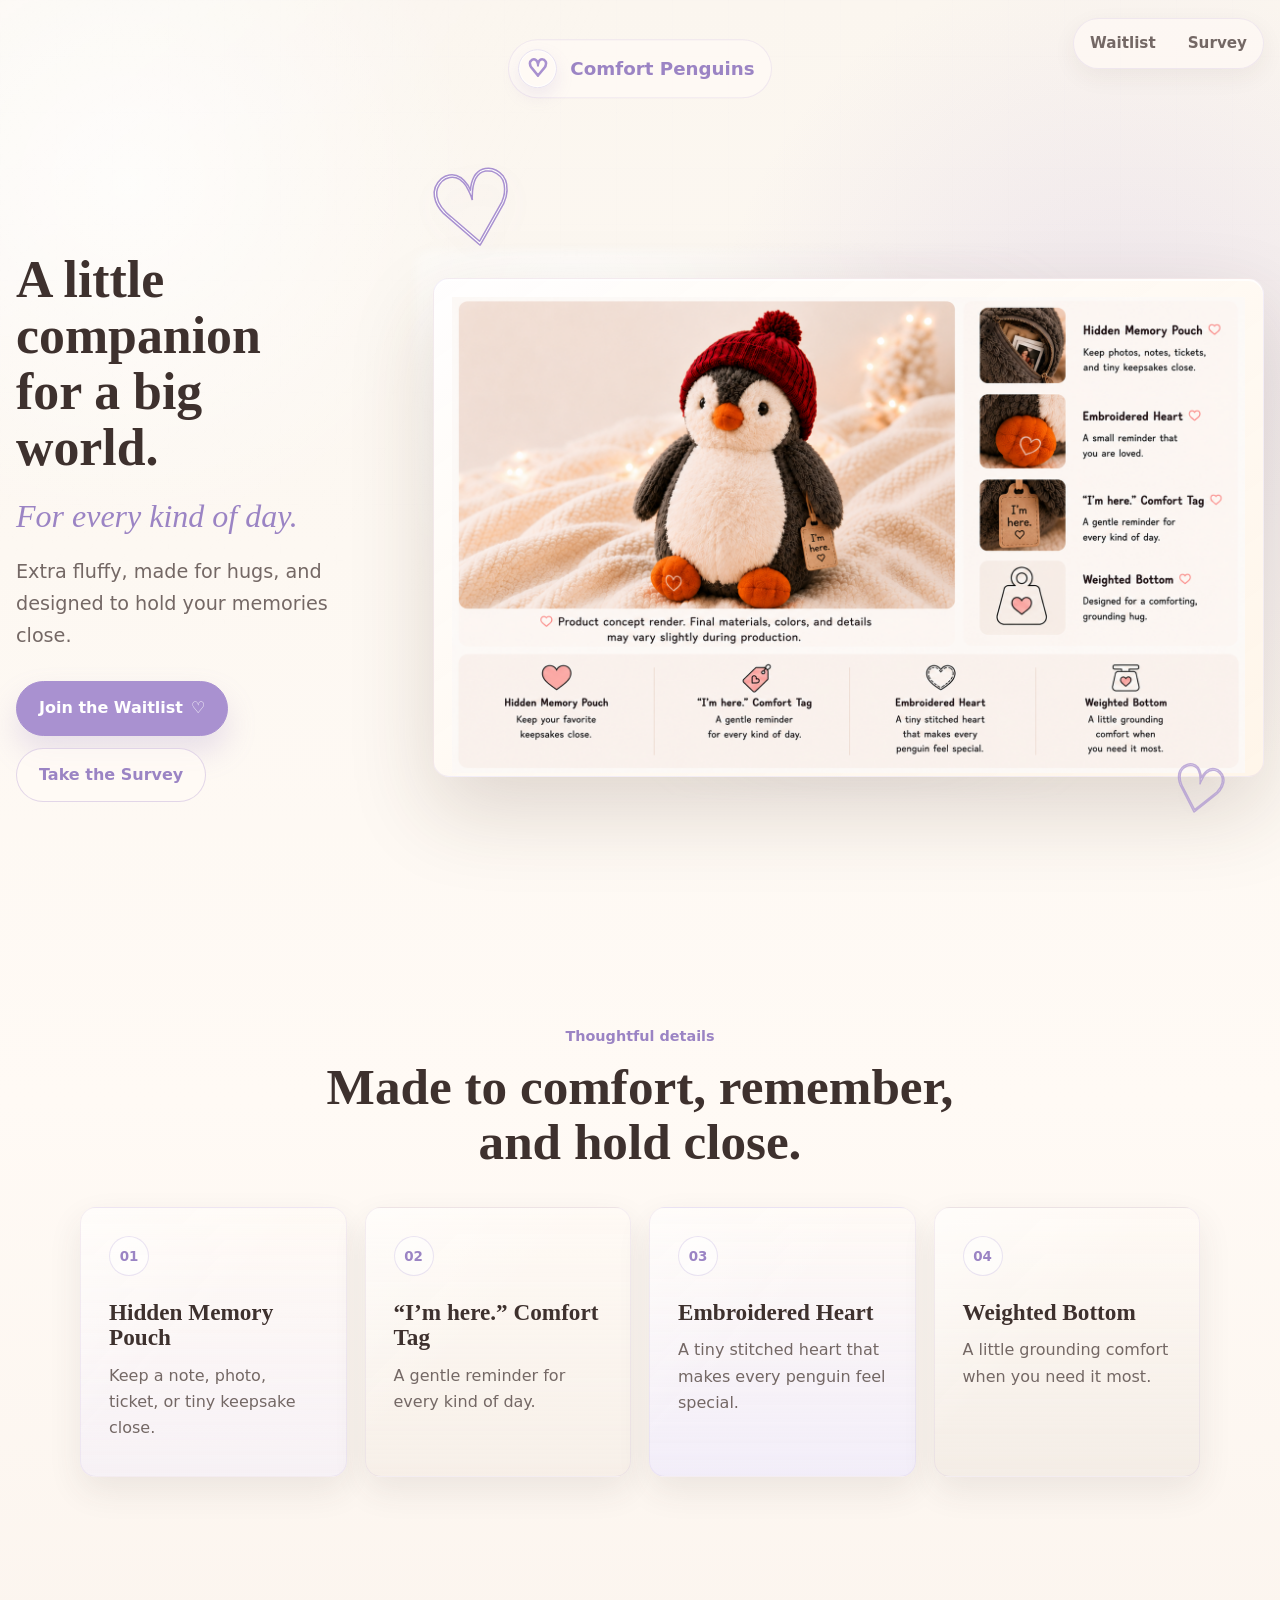
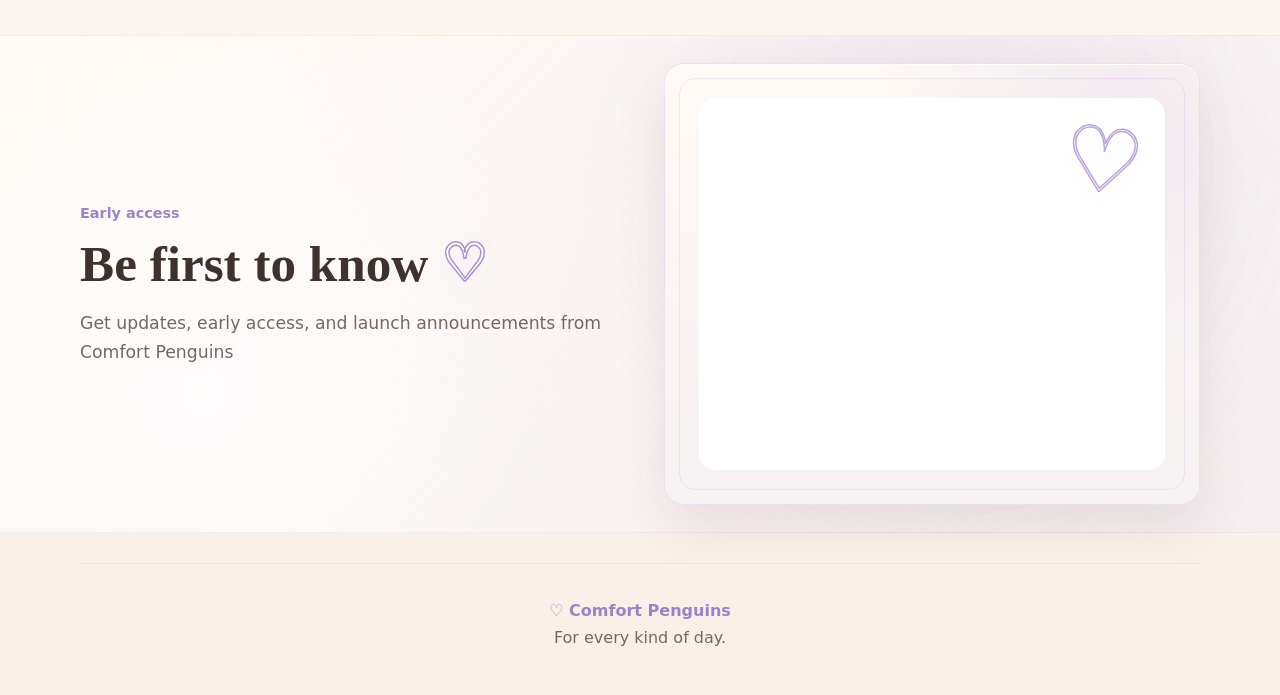
==== commit b6461ec3: "Rebrand site to Comfort Penguins Replace visible Comfort Penguin Co. references with Comfort Penguin" ====
--- a/index.html
+++ b/index.html
@@ -5,12 +5,12 @@
   <head>
     <meta charset="utf-8">
     <meta name="viewport" content="width=device-width, initial-scale=1">
-    <title>Comfort Penguin Co. | For every kind of day.</title>
+    <title>Comfort Penguins | For every kind of day.</title>
     <meta
       name="description"
-      content="Comfort Penguin Co. makes an extra fluffy penguin companion designed for hugs, keepsakes, and every kind of day."
+      content="Comfort Penguins makes an extra fluffy penguin companion designed for hugs, keepsakes, and every kind of day."
     >
-    <link rel="stylesheet" href="css/styles.css?v=20260705-06">
+    <link rel="stylesheet" href="css/styles.css?v=20260706-02">
   </head>
   <body>
     <header class="site-header site-header--nav-only" aria-label="Site header">
@@ -24,7 +24,7 @@
       <section class="hero" aria-labelledby="hero-title">
         <p class="brand-line hero-brand">
           <span class="heart-mark heart-mark--cream" aria-hidden="true">&#9825;</span>
-          Comfort Penguin Co.
+          Comfort Penguins
         </p>
 
         <div class="hero-copy">
@@ -87,23 +87,23 @@
         <div class="waitlist-copy">
           <p class="section-kicker">Early access</p>
           <h2 id="waitlist-title">Be first to know <span class="inline-heart" aria-hidden="true">&#9825;</span></h2>
-          <p>Get updates, early access, and launch announcements from Comfort Penguin Co.</p>
+          <p>Get updates, early access, and launch announcements from Comfort Penguins</p>
         </div>
 
-        <div class="embed-card embed-card--waitlist" aria-label="Comfort Penguin Co. waitlist form">
+        <div class="embed-card embed-card--waitlist" aria-label="Comfort Penguins waitlist form">
           <div data-formspace="https://overcrowded-plasma-653.forms.space/comfort-penguin-co-waitlist-yiz1vq"></div>
         </div>
       </section>
     </main>
 
     <footer class="site-footer">
-      <p><span aria-hidden="true">&#9825;</span> Comfort Penguin Co.</p>
+      <p><span aria-hidden="true">&#9825;</span> Comfort Penguins</p>
       <p>For every kind of day.</p>
     </footer>
 
     <script src="js/confetti.js?v=20260704-22"></script>
     <script src="js/penguins.js?v=20260704-22"></script>
-    <script src="js/main.js?v=20260704-22"></script>
+    <script src="js/main.js?v=20260706-03"></script>
     <script src="https://formspace.com/embed.js" defer crossorigin></script>
   </body>
 </html>
--- a/css/styles.css
+++ b/css/styles.css
@@ -208,18 +208,18 @@
 .hero-brand {
   grid-column: 1 / -1;
   justify-self: center;
-  gap: 16px;
+  gap: 13px;
   margin: 0;
-  font-size: 1.43rem;
-  padding: 11px 20px 11px 11px;
+  font-size: 1.14rem;
+  padding: 9px 16px 9px 9px;
   text-align: center;
   transform: translateY(clamp(-146px, -8.5vw, -108px));
 }
 
 .hero-brand .heart-mark {
-  width: 49px;
-  height: 49px;
-  font-size: 1.82rem;
+  width: 39px;
+  height: 39px;
+  font-size: 1.46rem;
   -webkit-text-stroke-width: 2px;
 }
 
@@ -1220,16 +1220,16 @@
   }
 
   .hero-brand {
-    gap: 12px;
-    font-size: 1.2rem;
-    padding: 9px 16px 9px 9px;
+    gap: 10px;
+    font-size: 0.96rem;
+    padding: 7px 13px 7px 7px;
     transform: translateY(-52px);
   }
 
   .hero-brand .heart-mark {
-    width: 41px;
-    height: 41px;
-    font-size: 1.55rem;
+    width: 33px;
+    height: 33px;
+    font-size: 1.24rem;
   }
 
   .hero::before {
@@ -1278,6 +1278,12 @@
   .embed-card--survey [data-formspace],
   .embed-card--survey iframe {
     min-height: 1100px;
+  }
+}
+
+@media (max-width: 768px) {
+  .hero-brand {
+    transform: translateY(-8px);
   }
 }
 
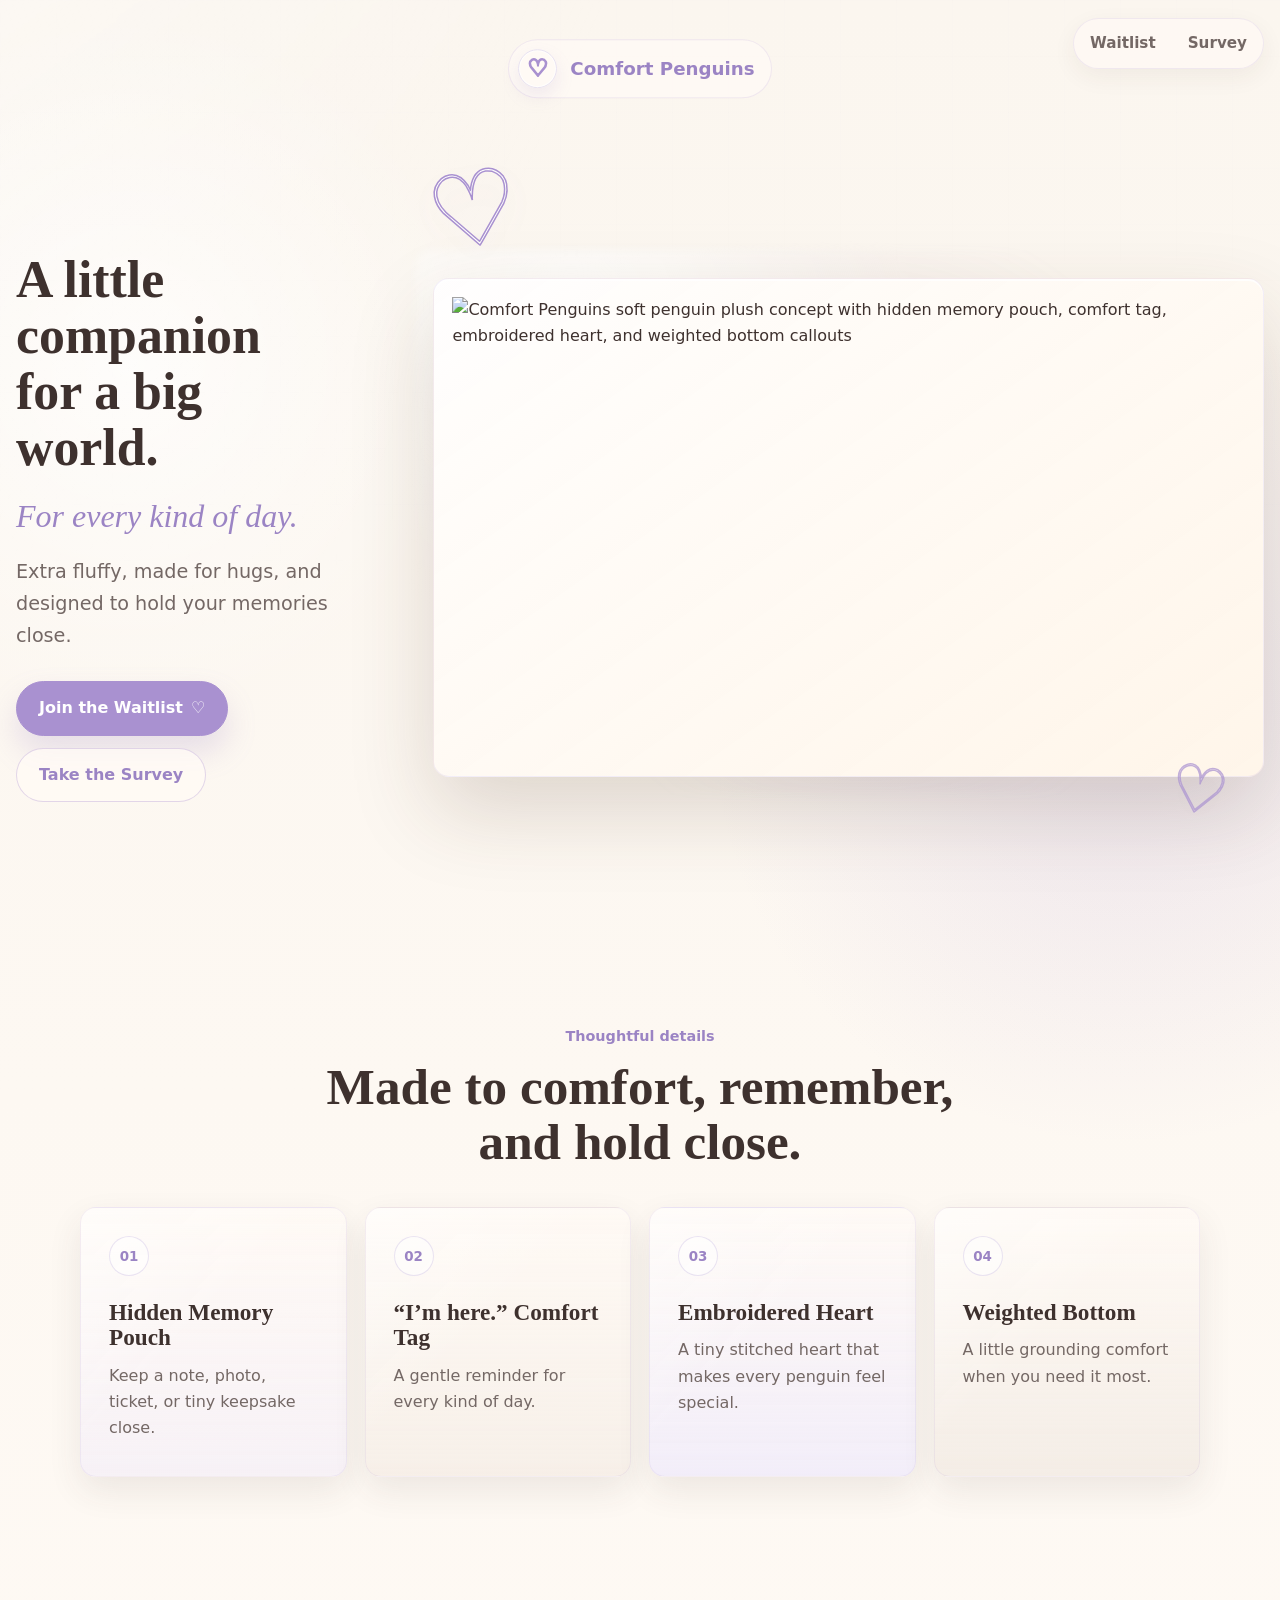
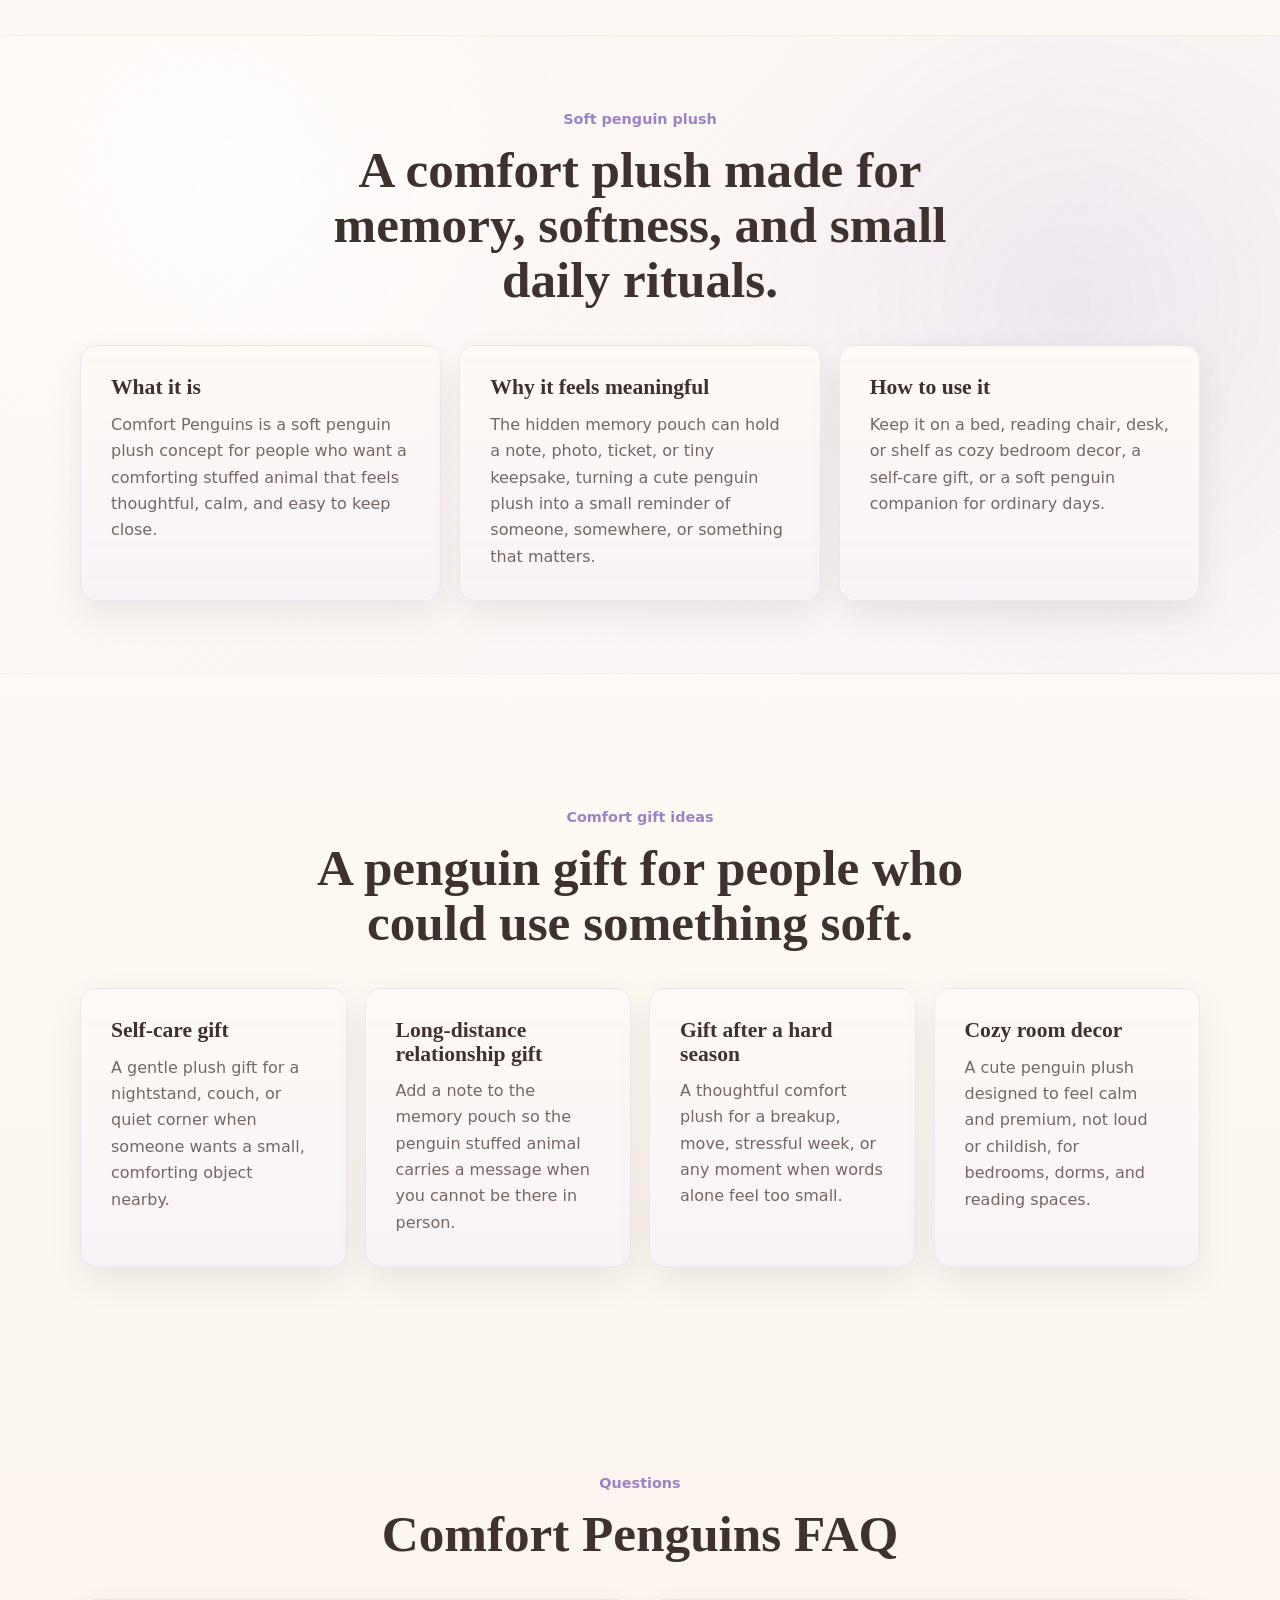
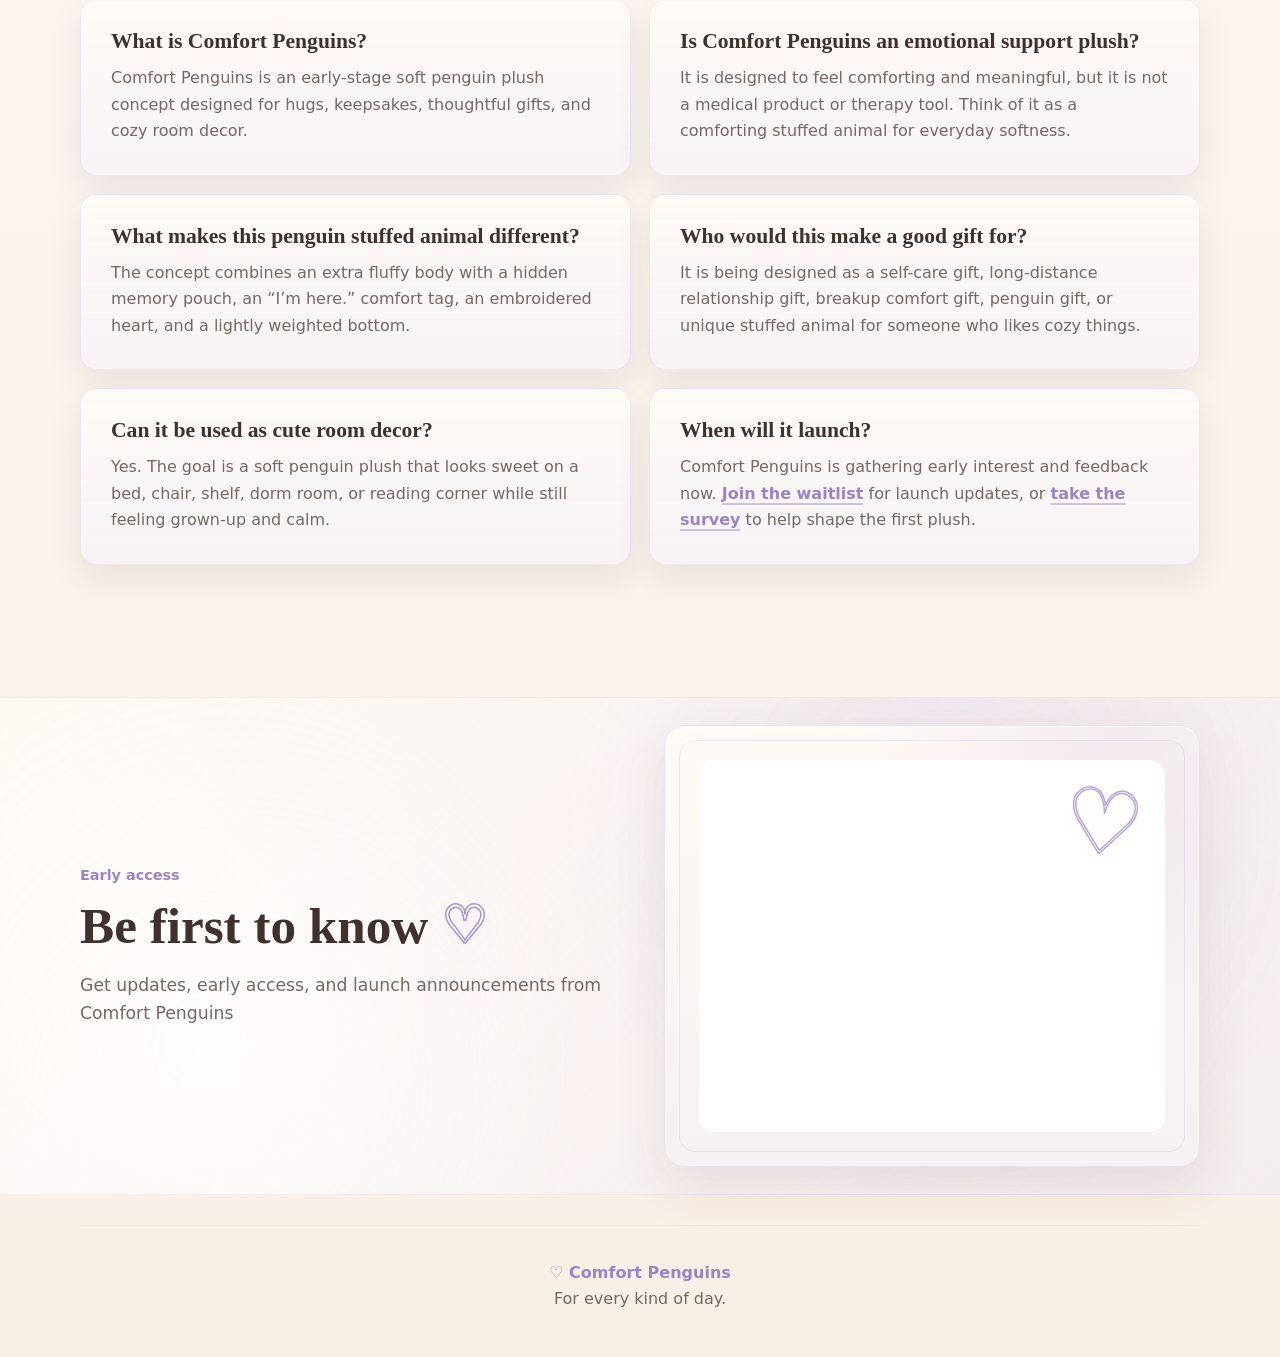
==== commit d6b54310: "Optimize Comfort Penguins SEO Add canonical metadata, social previews, structured data, sitemap, rob" ====
--- a/index.html
+++ b/index.html
@@ -5,12 +5,175 @@
   <head>
     <meta charset="utf-8">
     <meta name="viewport" content="width=device-width, initial-scale=1">
-    <title>Comfort Penguins | For every kind of day.</title>
+    <meta name="p:domain_verify" content="b329069b0831d01576ebbbb1e6136c8b" />
+    <title>Comfort Penguins | Soft Penguin Plush &amp; Comfort Gifts</title>
     <meta
       name="description"
-      content="Comfort Penguins makes an extra fluffy penguin companion designed for hugs, keepsakes, and every kind of day."
+      content="Meet Comfort Penguins, a soft penguin plush concept for hugs, keepsakes, self-care gifts, long-distance gifts, and cozy bedroom decor. Join the waitlist."
     >
-    <link rel="stylesheet" href="css/styles.css?v=20260706-02">
+    <link rel="canonical" href="https://comfortpenguins.com/">
+    <link rel="icon" type="image/svg+xml" href="assets/icons/favicon.svg">
+    <link rel="preload" as="image" href="assets/images/comfort-penguin.jpg" imagesizes="(max-width: 768px) 94vw, 65vw">
+    <link rel="preconnect" href="https://formspace.com" crossorigin>
+    <link rel="dns-prefetch" href="https://formspace.com">
+    <link rel="alternate" type="text/plain" href="/llms.txt" title="Comfort Penguins AI summary">
+    <meta name="theme-color" content="#FBF6EF">
+    <meta property="og:site_name" content="Comfort Penguins">
+    <meta property="og:type" content="website">
+    <meta property="og:title" content="Comfort Penguins | Soft Penguin Plush &amp; Comfort Gifts">
+    <meta property="og:description" content="A soft penguin plush concept for hugs, keepsakes, self-care gifts, long-distance gifts, and cozy bedroom decor.">
+    <meta property="og:url" content="https://comfortpenguins.com/">
+    <meta property="og:image" content="https://comfortpenguins.com/assets/images/comfort-penguin.jpg">
+    <meta property="og:image:alt" content="Comfort Penguins soft penguin plush concept with cozy feature callouts">
+    <meta name="twitter:card" content="summary_large_image">
+    <meta name="twitter:title" content="Comfort Penguins | Soft Penguin Plush &amp; Comfort Gifts">
+    <meta name="twitter:description" content="A soft penguin plush concept for hugs, keepsakes, self-care gifts, long-distance gifts, and cozy bedroom decor.">
+    <meta name="twitter:image" content="https://comfortpenguins.com/assets/images/comfort-penguin.jpg">
+    <script type="application/ld+json">
+      {
+        "@context": "https://schema.org",
+        "@graph": [
+          {
+            "@type": "Organization",
+            "@id": "https://comfortpenguins.com/#organization",
+            "name": "Comfort Penguins",
+            "url": "https://comfortpenguins.com/",
+            "logo": "https://comfortpenguins.com/assets/icons/favicon.svg",
+            "description": "Comfort Penguins is developing a soft penguin plush designed for comfort, keepsakes, thoughtful gifting, and cozy room decor."
+          },
+          {
+            "@type": "WebSite",
+            "@id": "https://comfortpenguins.com/#website",
+            "name": "Comfort Penguins",
+            "url": "https://comfortpenguins.com/",
+            "publisher": {
+              "@id": "https://comfortpenguins.com/#organization"
+            },
+            "inLanguage": "en-US"
+          },
+          {
+            "@type": "WebPage",
+            "@id": "https://comfortpenguins.com/#webpage",
+            "url": "https://comfortpenguins.com/",
+            "name": "Comfort Penguins | Soft Penguin Plush & Comfort Gifts",
+            "description": "Meet Comfort Penguins, a soft penguin plush concept for hugs, keepsakes, self-care gifts, long-distance gifts, and cozy bedroom decor.",
+            "isPartOf": {
+              "@id": "https://comfortpenguins.com/#website"
+            },
+            "about": {
+              "@id": "https://comfortpenguins.com/#product"
+            },
+            "primaryImageOfPage": {
+              "@type": "ImageObject",
+              "url": "https://comfortpenguins.com/assets/images/comfort-penguin.jpg",
+              "width": 1618,
+              "height": 972
+            },
+            "inLanguage": "en-US"
+          },
+          {
+            "@type": "Product",
+            "@id": "https://comfortpenguins.com/#product",
+            "name": "Comfort Penguins soft penguin plush",
+            "brand": {
+              "@id": "https://comfortpenguins.com/#organization"
+            },
+            "image": "https://comfortpenguins.com/assets/images/comfort-penguin.jpg",
+            "description": "A soft penguin plush concept with a hidden memory pouch, an 'I'm here.' comfort tag, an embroidered heart, and a lightly weighted bottom.",
+            "category": "Penguin plush",
+            "additionalProperty": [
+              {
+                "@type": "PropertyValue",
+                "name": "Hidden Memory Pouch",
+                "value": "A small pouch for a note, photo, ticket, or tiny keepsake."
+              },
+              {
+                "@type": "PropertyValue",
+                "name": "Comfort Tag",
+                "value": "A gentle 'I'm here.' reminder attached to the plush."
+              },
+              {
+                "@type": "PropertyValue",
+                "name": "Embroidered Heart",
+                "value": "A tiny stitched heart detail that makes each penguin feel special."
+              },
+              {
+                "@type": "PropertyValue",
+                "name": "Lightly Weighted Bottom",
+                "value": "A little grounding weight designed to help the plush sit comfortably."
+              }
+            ]
+          },
+          {
+            "@type": "FAQPage",
+            "@id": "https://comfortpenguins.com/#faq",
+            "mainEntity": [
+              {
+                "@type": "Question",
+                "name": "What is Comfort Penguins?",
+                "acceptedAnswer": {
+                  "@type": "Answer",
+                  "text": "Comfort Penguins is an early-stage soft penguin plush concept designed for hugs, keepsakes, thoughtful gifts, and cozy room decor."
+                }
+              },
+              {
+                "@type": "Question",
+                "name": "Is Comfort Penguins an emotional support plush?",
+                "acceptedAnswer": {
+                  "@type": "Answer",
+                  "text": "Comfort Penguins is designed to feel comforting and meaningful, but it is not a medical product or therapy tool."
+                }
+              },
+              {
+                "@type": "Question",
+                "name": "What makes this penguin stuffed animal different?",
+                "acceptedAnswer": {
+                  "@type": "Answer",
+                  "text": "The concept includes a hidden memory pouch, an 'I'm here.' comfort tag, an embroidered heart, and a lightly weighted bottom."
+                }
+              },
+              {
+                "@type": "Question",
+                "name": "Who would this make a good gift for?",
+                "acceptedAnswer": {
+                  "@type": "Answer",
+                  "text": "Comfort Penguins is being designed as a self-care gift, long-distance relationship gift, breakup comfort gift, friendship gift, or plush gift for someone who likes penguins and cozy decor."
+                }
+              },
+              {
+                "@type": "Question",
+                "name": "Can it be used as cozy room decor?",
+                "acceptedAnswer": {
+                  "@type": "Answer",
+                  "text": "Yes. The plush is intended to feel soft, calm, and displayable on a bed, chair, shelf, or reading corner."
+                }
+              },
+              {
+                "@type": "Question",
+                "name": "When will Comfort Penguins launch?",
+                "acceptedAnswer": {
+                  "@type": "Answer",
+                  "text": "Comfort Penguins is currently gathering early interest and feedback. Join the waitlist for launch updates, early access, and announcements."
+                }
+              }
+            ]
+          },
+          {
+            "@type": "BreadcrumbList",
+            "@id": "https://comfortpenguins.com/#breadcrumbs",
+            "itemListElement": [
+              {
+                "@type": "ListItem",
+                "position": 1,
+                "name": "Home",
+                "item": "https://comfortpenguins.com/"
+              }
+            ]
+          }
+        ]
+      }
+    </script>
+    <link rel="stylesheet" href="css/styles.css?v=20260710-01">
   </head>
   <body>
     <header class="site-header site-header--nav-only" aria-label="Site header">
@@ -43,12 +206,20 @@
 
         <figure class="product-showcase">
           <div class="product-frame">
-            <img
-              class="product-image"
-              src="assets/images/comfort-penguin.png?v=20260705-02"
-              data-fallback="assets/images/comfort-penguin-placeholder.svg"
-              alt="Comfort Penguin plush with feature callouts"
-            >
+            <picture>
+              <source srcset="assets/images/comfort-penguin.jpg?v=20260710-01" type="image/jpeg">
+              <img
+                class="product-image"
+                src="assets/images/comfort-penguin.png?v=20260705-02"
+                data-fallback="assets/images/comfort-penguin-placeholder.svg"
+                alt="Comfort Penguins soft penguin plush concept with hidden memory pouch, comfort tag, embroidered heart, and weighted bottom callouts"
+                width="1618"
+                height="972"
+                decoding="async"
+                fetchpriority="high"
+                loading="eager"
+              >
+            </picture>
           </div>
         </figure>
       </section>
@@ -79,6 +250,116 @@
             <span class="feature-icon" aria-hidden="true">04</span>
             <h3>Weighted Bottom</h3>
             <p>A little grounding comfort when you need it most.</p>
+          </article>
+        </div>
+      </section>
+
+      <section class="seo-section seo-section--soft" aria-labelledby="comfort-plush-title">
+        <div class="section-heading">
+          <p class="section-kicker">Soft penguin plush</p>
+          <h2 id="comfort-plush-title">A comfort plush made for memory, softness, and small daily rituals.</h2>
+        </div>
+
+        <div class="info-grid info-grid--three">
+          <article class="info-card">
+            <h3>What it is</h3>
+            <p>
+              Comfort Penguins is a soft penguin plush concept for people who want a
+              comforting stuffed animal that feels thoughtful, calm, and easy to keep close.
+            </p>
+          </article>
+          <article class="info-card">
+            <h3>Why it feels meaningful</h3>
+            <p>
+              The hidden memory pouch can hold a note, photo, ticket, or tiny keepsake,
+              turning a cute penguin plush into a small reminder of someone, somewhere, or something that matters.
+            </p>
+          </article>
+          <article class="info-card">
+            <h3>How to use it</h3>
+            <p>
+              Keep it on a bed, reading chair, desk, or shelf as cozy bedroom decor,
+              a self-care gift, or a soft penguin companion for ordinary days.
+            </p>
+          </article>
+        </div>
+      </section>
+
+      <section class="seo-section" aria-labelledby="gift-ideas-title">
+        <div class="section-heading">
+          <p class="section-kicker">Comfort gift ideas</p>
+          <h2 id="gift-ideas-title">A penguin gift for people who could use something soft.</h2>
+        </div>
+
+        <div class="info-grid">
+          <article class="info-card">
+            <h3>Self-care gift</h3>
+            <p>A gentle plush gift for a nightstand, couch, or quiet corner when someone wants a small, comforting object nearby.</p>
+          </article>
+          <article class="info-card">
+            <h3>Long-distance relationship gift</h3>
+            <p>Add a note to the memory pouch so the penguin stuffed animal carries a message when you cannot be there in person.</p>
+          </article>
+          <article class="info-card">
+            <h3>Gift after a hard season</h3>
+            <p>A thoughtful comfort plush for a breakup, move, stressful week, or any moment when words alone feel too small.</p>
+          </article>
+          <article class="info-card">
+            <h3>Cozy room decor</h3>
+            <p>A cute penguin plush designed to feel calm and premium, not loud or childish, for bedrooms, dorms, and reading spaces.</p>
+          </article>
+        </div>
+      </section>
+
+      <section class="seo-section seo-section--faq" aria-labelledby="faq-title">
+        <div class="section-heading">
+          <p class="section-kicker">Questions</p>
+          <h2 id="faq-title">Comfort Penguins FAQ</h2>
+        </div>
+
+        <div class="faq-grid">
+          <article class="faq-card">
+            <h3>What is Comfort Penguins?</h3>
+            <p>
+              Comfort Penguins is an early-stage soft penguin plush concept designed for
+              hugs, keepsakes, thoughtful gifts, and cozy room decor.
+            </p>
+          </article>
+          <article class="faq-card">
+            <h3>Is Comfort Penguins an emotional support plush?</h3>
+            <p>
+              It is designed to feel comforting and meaningful, but it is not a medical
+              product or therapy tool. Think of it as a comforting stuffed animal for everyday softness.
+            </p>
+          </article>
+          <article class="faq-card">
+            <h3>What makes this penguin stuffed animal different?</h3>
+            <p>
+              The concept combines an extra fluffy body with a hidden memory pouch,
+              an &ldquo;I&rsquo;m here.&rdquo; comfort tag, an embroidered heart, and a lightly weighted bottom.
+            </p>
+          </article>
+          <article class="faq-card">
+            <h3>Who would this make a good gift for?</h3>
+            <p>
+              It is being designed as a self-care gift, long-distance relationship gift,
+              breakup comfort gift, penguin gift, or unique stuffed animal for someone who likes cozy things.
+            </p>
+          </article>
+          <article class="faq-card">
+            <h3>Can it be used as cute room decor?</h3>
+            <p>
+              Yes. The goal is a soft penguin plush that looks sweet on a bed, chair,
+              shelf, dorm room, or reading corner while still feeling grown-up and calm.
+            </p>
+          </article>
+          <article class="faq-card">
+            <h3>When will it launch?</h3>
+            <p>
+              Comfort Penguins is gathering early interest and feedback now.
+              <a class="text-link" href="#waitlist">Join the waitlist</a> for launch updates,
+              or <a class="text-link" href="survey.html">take the survey</a> to help shape the first plush.
+            </p>
           </article>
         </div>
       </section>
--- a/css/styles.css
+++ b/css/styles.css
@@ -354,13 +354,20 @@
   padding: clamp(8px, 1.5vw, 18px);
 }
 
+.product-frame picture {
+  display: block;
+  width: 100%;
+}
+
 .product-image {
   width: 100%;
+  height: auto;
   max-height: 100%;
   object-fit: contain;
 }
 
 .features,
+.seo-section,
 .waitlist-section,
 .survey-main {
   width: min(calc(100% - 32px), var(--max-width));
@@ -471,6 +478,92 @@
   color: var(--muted);
 }
 
+.seo-section {
+  padding: clamp(62px, 8vw, 104px) 0;
+}
+
+.seo-section--soft {
+  position: relative;
+}
+
+.seo-section--soft::before {
+  position: absolute;
+  top: clamp(16px, 3vw, 30px);
+  bottom: clamp(16px, 3vw, 30px);
+  left: 50%;
+  z-index: -1;
+  width: 100vw;
+  border-top: 1px solid rgba(169, 145, 208, 0.12);
+  border-bottom: 1px solid rgba(169, 145, 208, 0.12);
+  background:
+    radial-gradient(circle at 18% 24%, rgba(255, 255, 255, 0.76), transparent 22rem),
+    radial-gradient(circle at 84% 42%, rgba(169, 145, 208, 0.14), transparent 24rem),
+    linear-gradient(135deg, rgba(255, 250, 245, 0.78), rgba(238, 232, 247, 0.34));
+  content: "";
+  transform: translateX(-50%);
+}
+
+.info-grid,
+.faq-grid,
+.survey-context-grid {
+  display: grid;
+  gap: 18px;
+}
+
+.info-grid {
+  grid-template-columns: repeat(4, minmax(0, 1fr));
+}
+
+.info-grid--three {
+  grid-template-columns: repeat(3, minmax(0, 1fr));
+}
+
+.faq-grid {
+  grid-template-columns: repeat(2, minmax(0, 1fr));
+}
+
+.info-card,
+.faq-card,
+.survey-context {
+  border: 1px solid rgba(169, 145, 208, 0.16);
+  border-radius: var(--radius);
+  background:
+    linear-gradient(180deg, rgba(255, 250, 245, 0.98), rgba(238, 232, 247, 0.42)),
+    rgba(255, 250, 245, 0.9);
+  box-shadow: var(--soft-shadow);
+}
+
+.info-card,
+.faq-card {
+  padding: clamp(24px, 3vw, 30px);
+}
+
+.info-card h3,
+.faq-card h3 {
+  margin: 0 0 12px;
+  font-size: 1.35rem;
+}
+
+.info-card p,
+.faq-card p {
+  margin: 0;
+  color: var(--muted);
+}
+
+.text-link {
+  color: var(--lavender-dark);
+  font-weight: 800;
+  text-decoration-color: rgba(155, 132, 196, 0.45);
+  text-decoration-thickness: 2px;
+  text-underline-offset: 4px;
+}
+
+.text-link:hover,
+.text-link:focus-visible {
+  color: var(--text);
+  text-decoration-color: var(--lavender);
+}
+
 .waitlist-section {
   position: relative;
   display: grid;
@@ -630,6 +723,28 @@
 
 .survey-intro {
   margin-bottom: 42px;
+}
+
+.survey-context {
+  margin-bottom: 18px;
+  padding: clamp(24px, 4vw, 34px);
+}
+
+.survey-context h2 {
+  max-width: 640px;
+  font-size: clamp(1.9rem, 4vw, 2.75rem);
+}
+
+.survey-context-grid {
+  grid-template-columns: repeat(3, minmax(0, 1fr));
+  margin-top: 22px;
+}
+
+.survey-context-grid p {
+  margin: 0;
+  border-left: 3px solid rgba(169, 145, 208, 0.42);
+  color: var(--muted);
+  padding-left: 14px;
 }
 
 .survey-intro h1 {
@@ -1179,6 +1294,12 @@
     grid-template-columns: repeat(2, minmax(0, 1fr));
   }
 
+  .info-grid,
+  .info-grid--three,
+  .faq-grid {
+    grid-template-columns: repeat(2, minmax(0, 1fr));
+  }
+
   .waitlist-section {
     min-height: 0;
   }
@@ -1262,6 +1383,13 @@
     grid-template-columns: 1fr;
   }
 
+  .info-grid,
+  .info-grid--three,
+  .faq-grid,
+  .survey-context-grid {
+    grid-template-columns: 1fr;
+  }
+
   .feature-card {
     min-height: 0;
   }
@@ -1283,7 +1411,19 @@
 
 @media (max-width: 768px) {
   .hero-brand {
+    order: 1;
     transform: translateY(-8px);
+  }
+
+  .product-showcase {
+    order: 2;
+    justify-self: center;
+    width: 94%;
+    margin: 0 auto 8px;
+  }
+
+  .hero-copy {
+    order: 3;
   }
 }
 
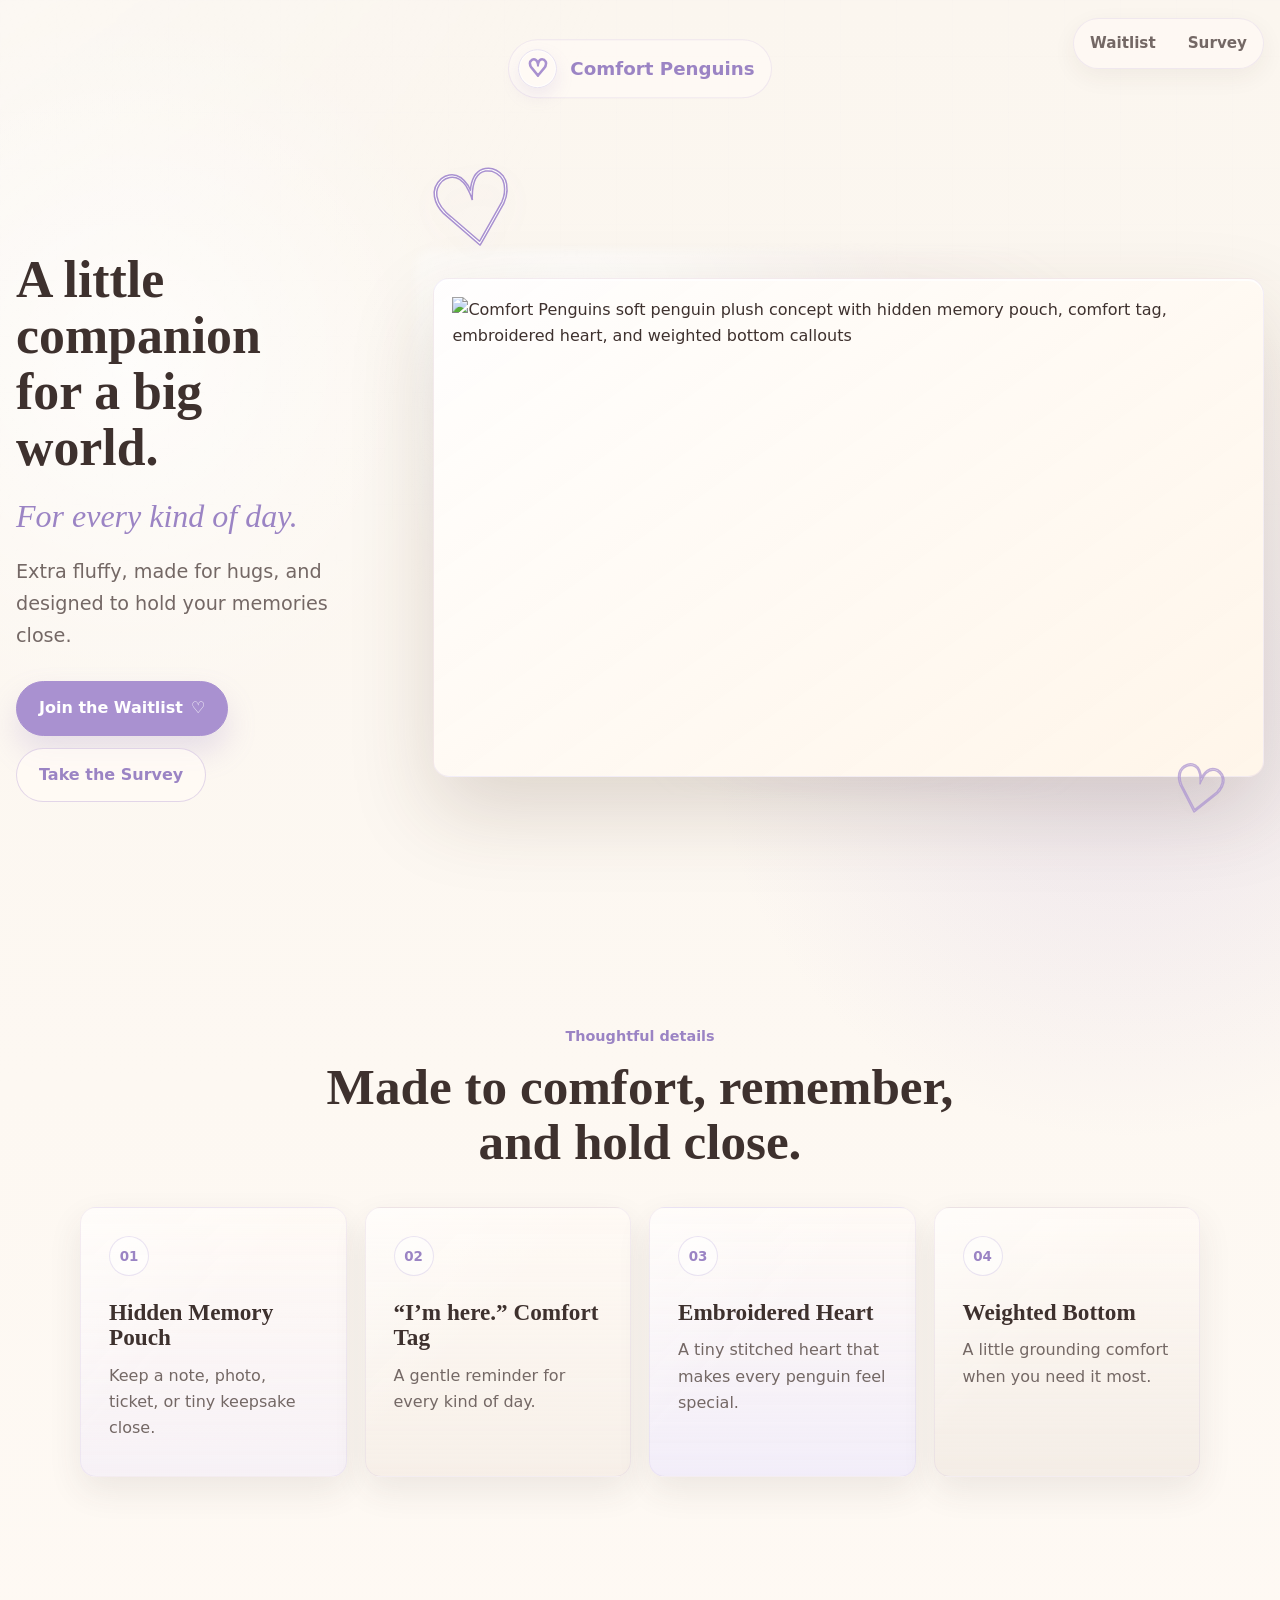
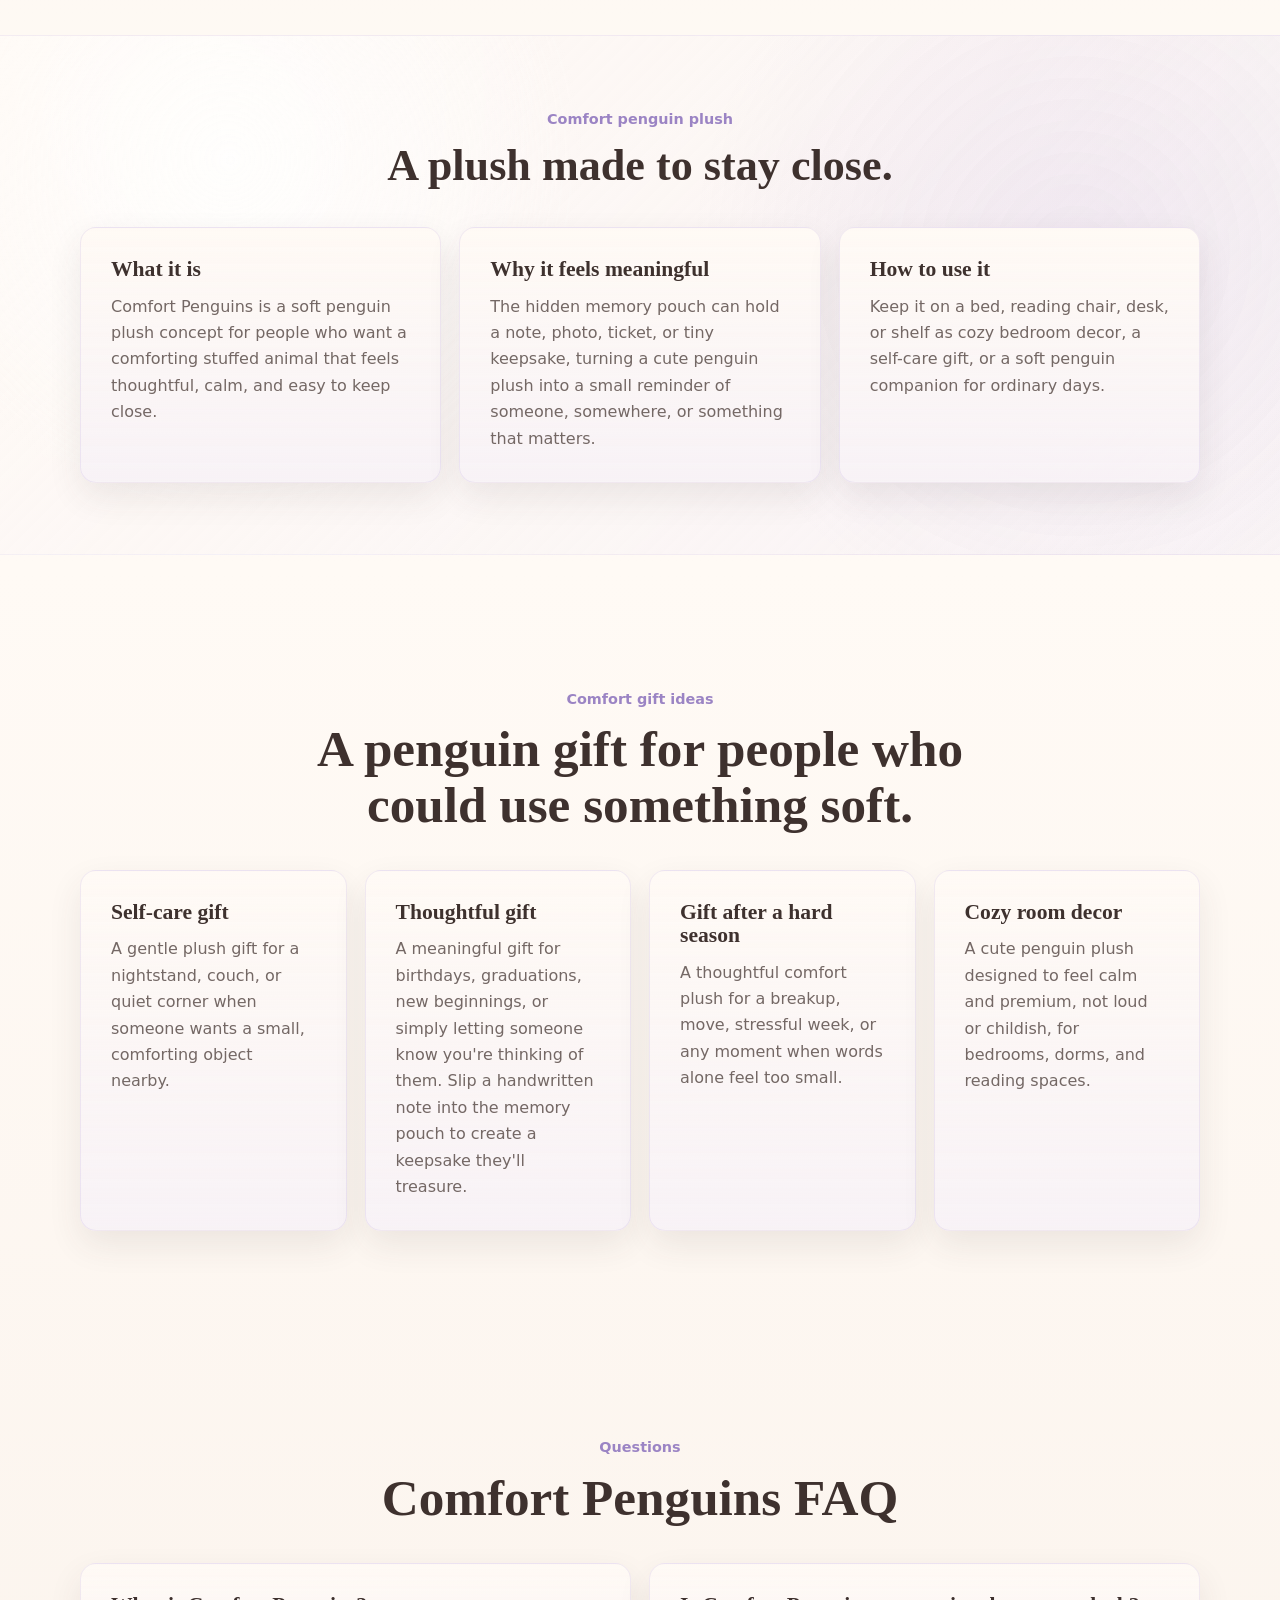
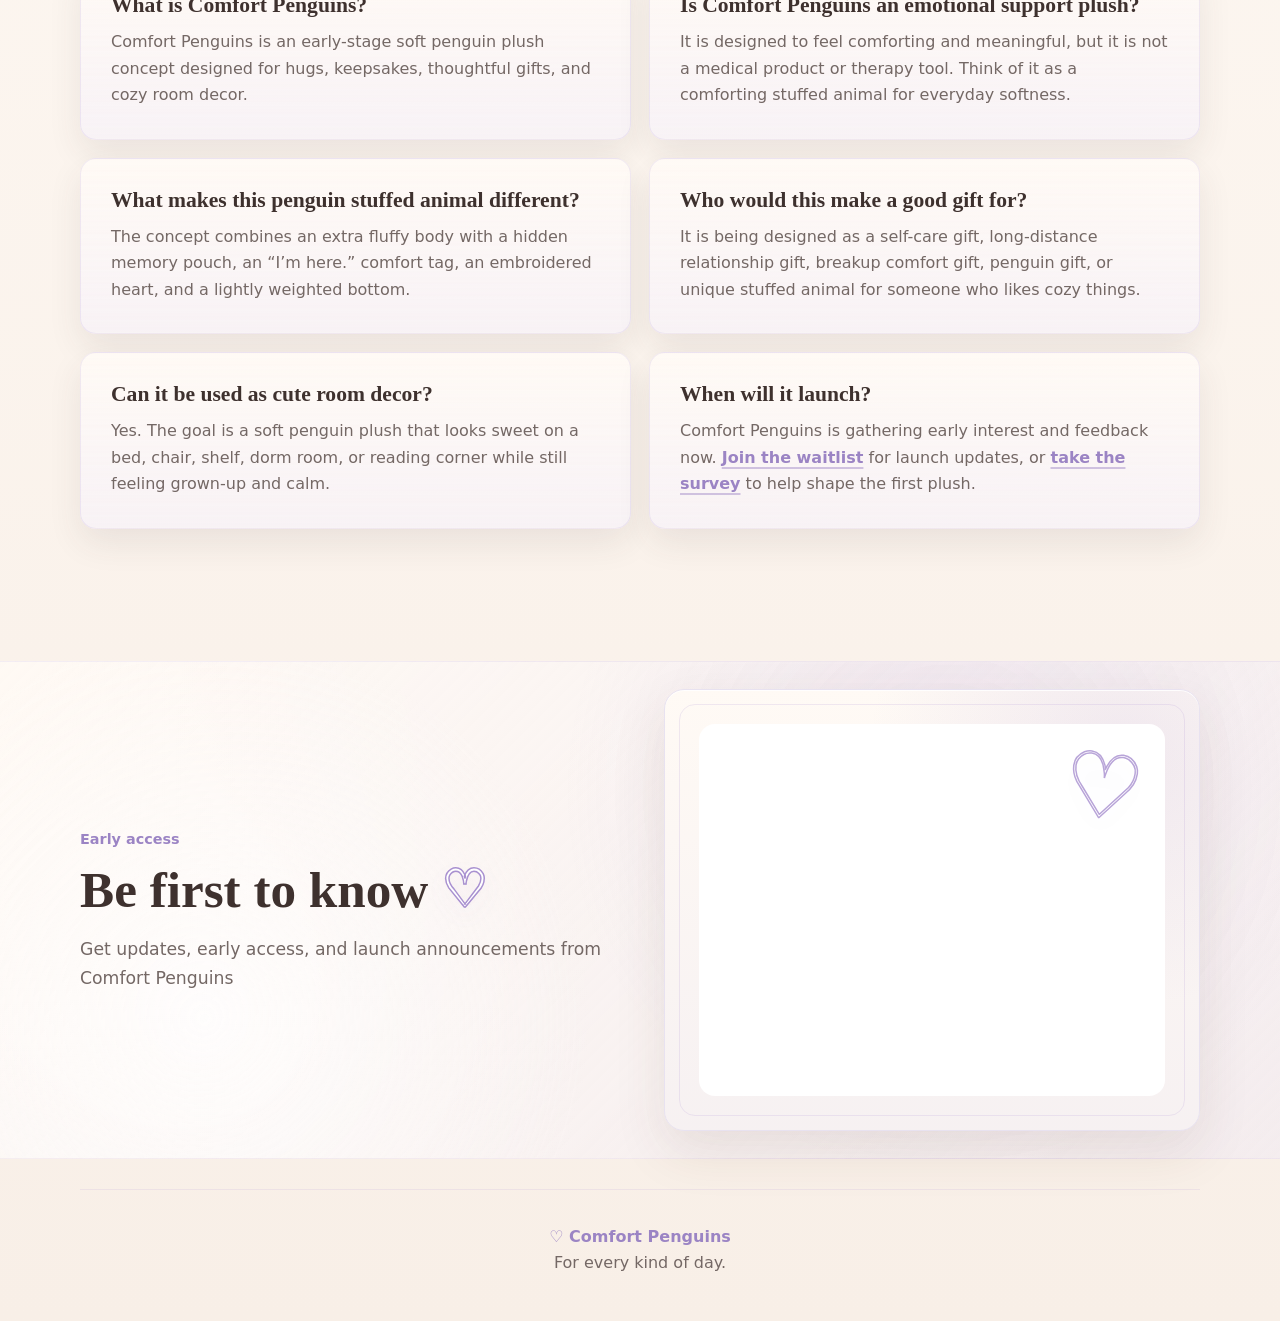
==== commit 201235c5: "Update homepage plush positioning copy Update the Comfort Penguins homepage label and comfort-plush " ====
--- a/index.html
+++ b/index.html
@@ -173,7 +173,7 @@
         ]
       }
     </script>
-    <link rel="stylesheet" href="css/styles.css?v=20260710-01">
+    <link rel="stylesheet" href="css/styles.css?v=20260710-02">
   </head>
   <body>
     <header class="site-header site-header--nav-only" aria-label="Site header">
@@ -256,8 +256,8 @@
 
       <section class="seo-section seo-section--soft" aria-labelledby="comfort-plush-title">
         <div class="section-heading">
-          <p class="section-kicker">Soft penguin plush</p>
-          <h2 id="comfort-plush-title">A comfort plush made for memory, softness, and small daily rituals.</h2>
+          <p class="section-kicker">Comfort penguin plush</p>
+          <h2 id="comfort-plush-title">A plush made to stay close.</h2>
         </div>
 
         <div class="info-grid info-grid--three">
@@ -297,8 +297,8 @@
             <p>A gentle plush gift for a nightstand, couch, or quiet corner when someone wants a small, comforting object nearby.</p>
           </article>
           <article class="info-card">
-            <h3>Long-distance relationship gift</h3>
-            <p>Add a note to the memory pouch so the penguin stuffed animal carries a message when you cannot be there in person.</p>
+            <h3>Thoughtful gift</h3>
+            <p>A meaningful gift for birthdays, graduations, new beginnings, or simply letting someone know you're thinking of them. Slip a handwritten note into the memory pouch to create a keepsake they'll treasure.</p>
           </article>
           <article class="info-card">
             <h3>Gift after a hard season</h3>
--- a/css/styles.css
+++ b/css/styles.css
@@ -398,6 +398,12 @@
   font-size: clamp(2rem, 4vw, 3.35rem);
 }
 
+@media (min-width: 901px) {
+  #comfort-plush-title {
+    font-size: clamp(1.8rem, 3.45vw, 2.9rem);
+  }
+}
+
 .inline-heart {
   color: #ffffff;
   -webkit-text-stroke: 1.5px var(--lavender);
